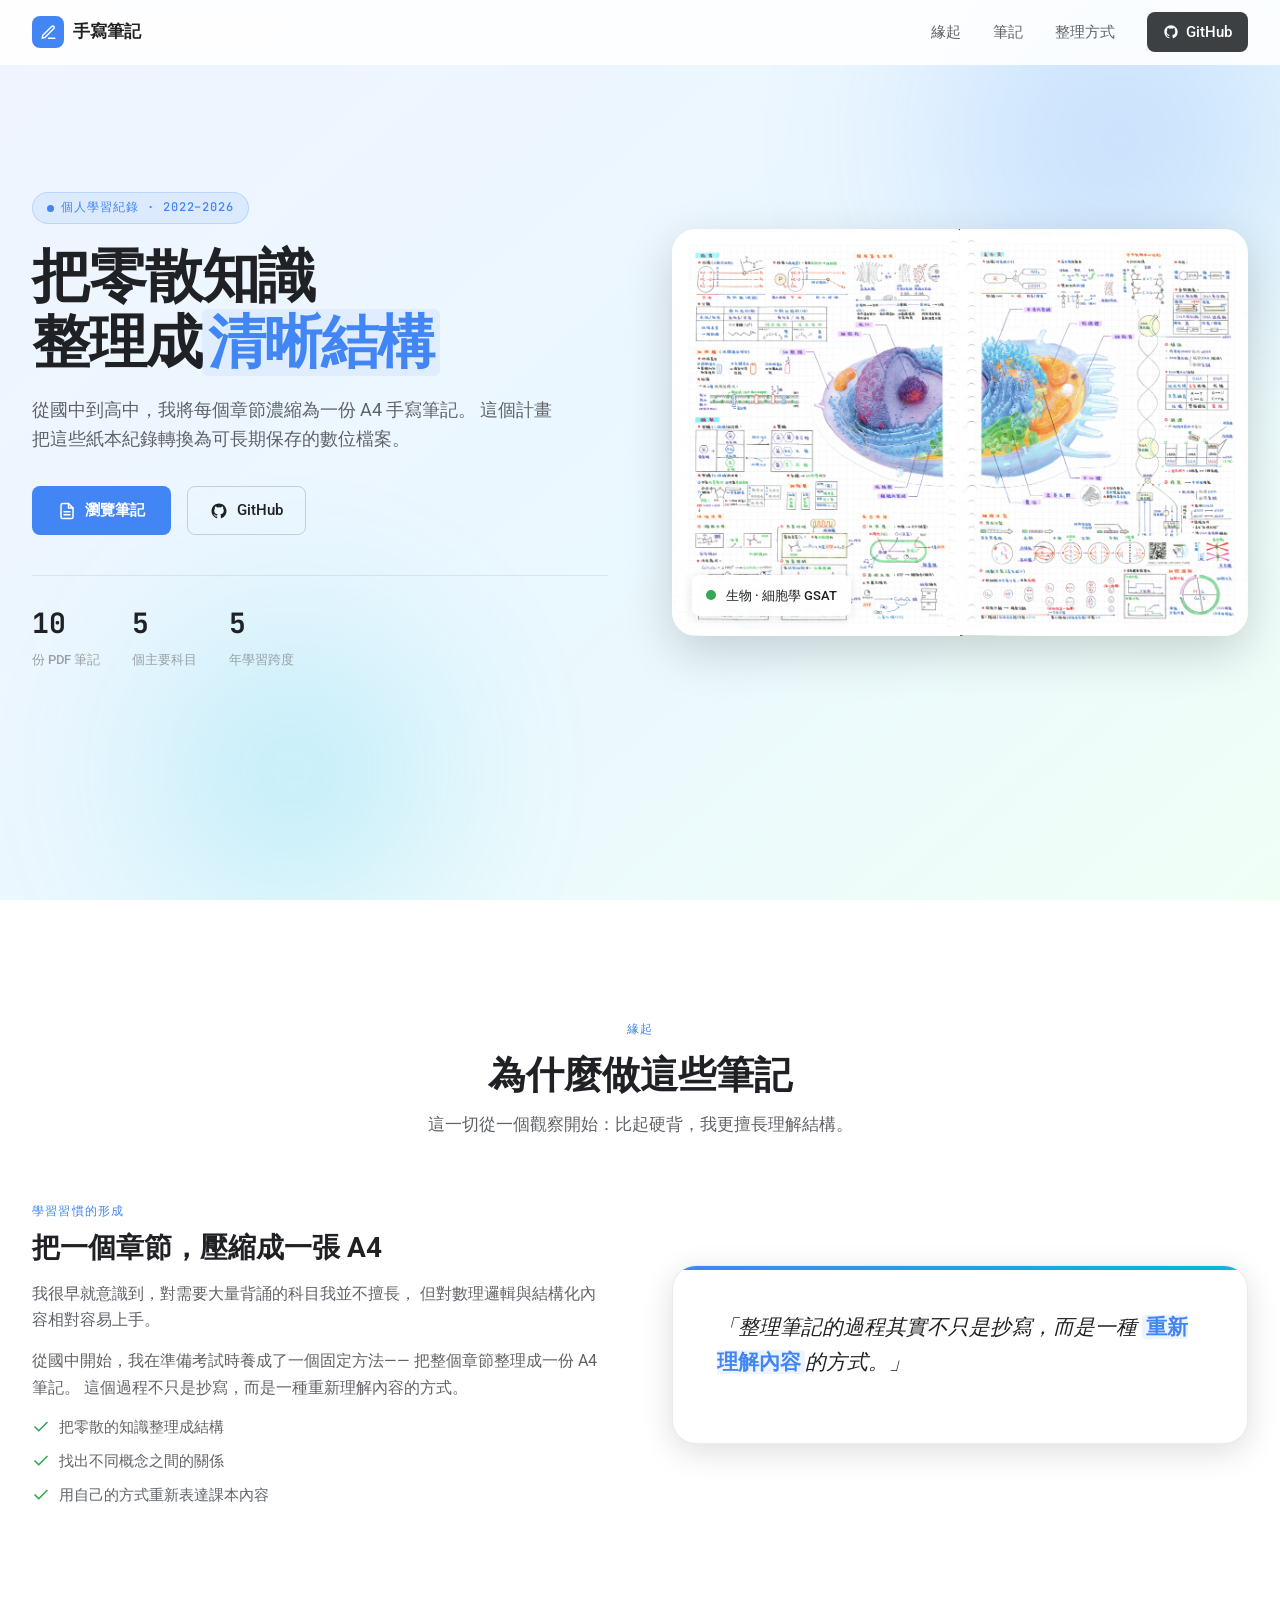
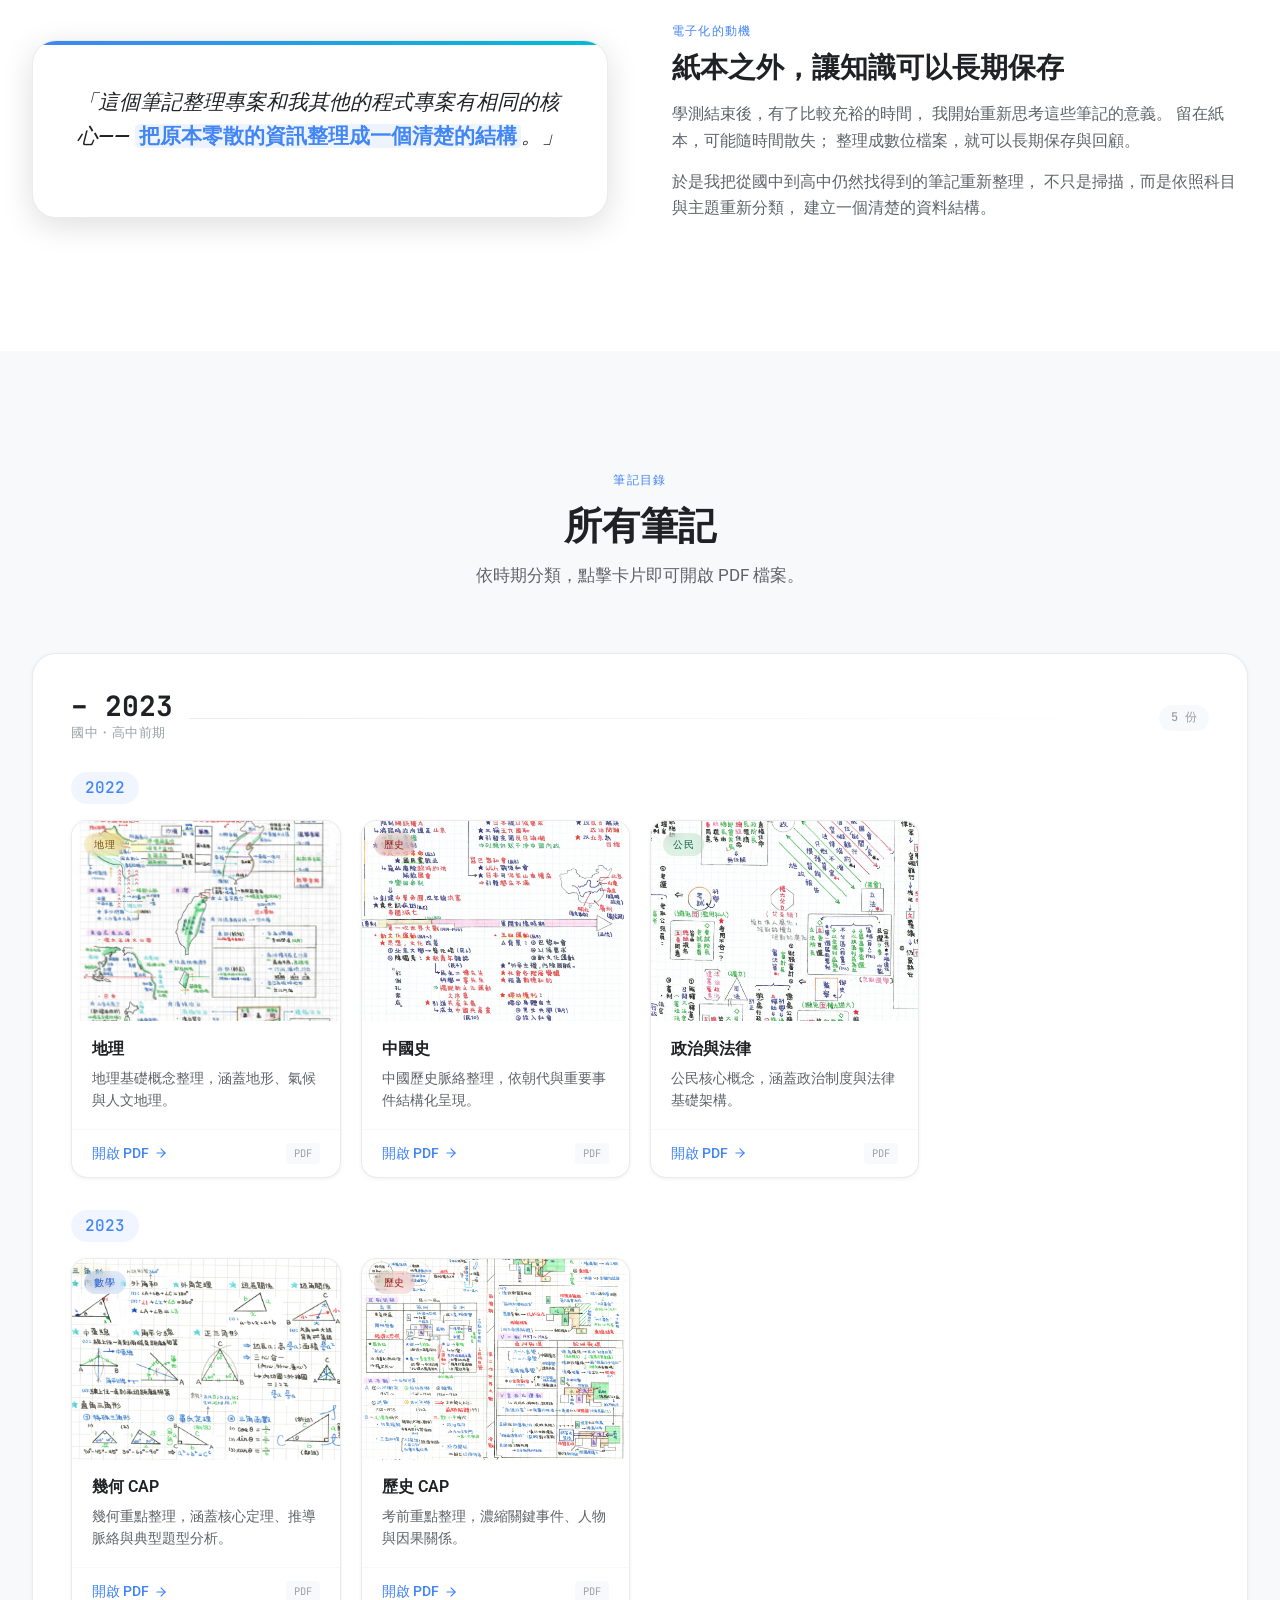
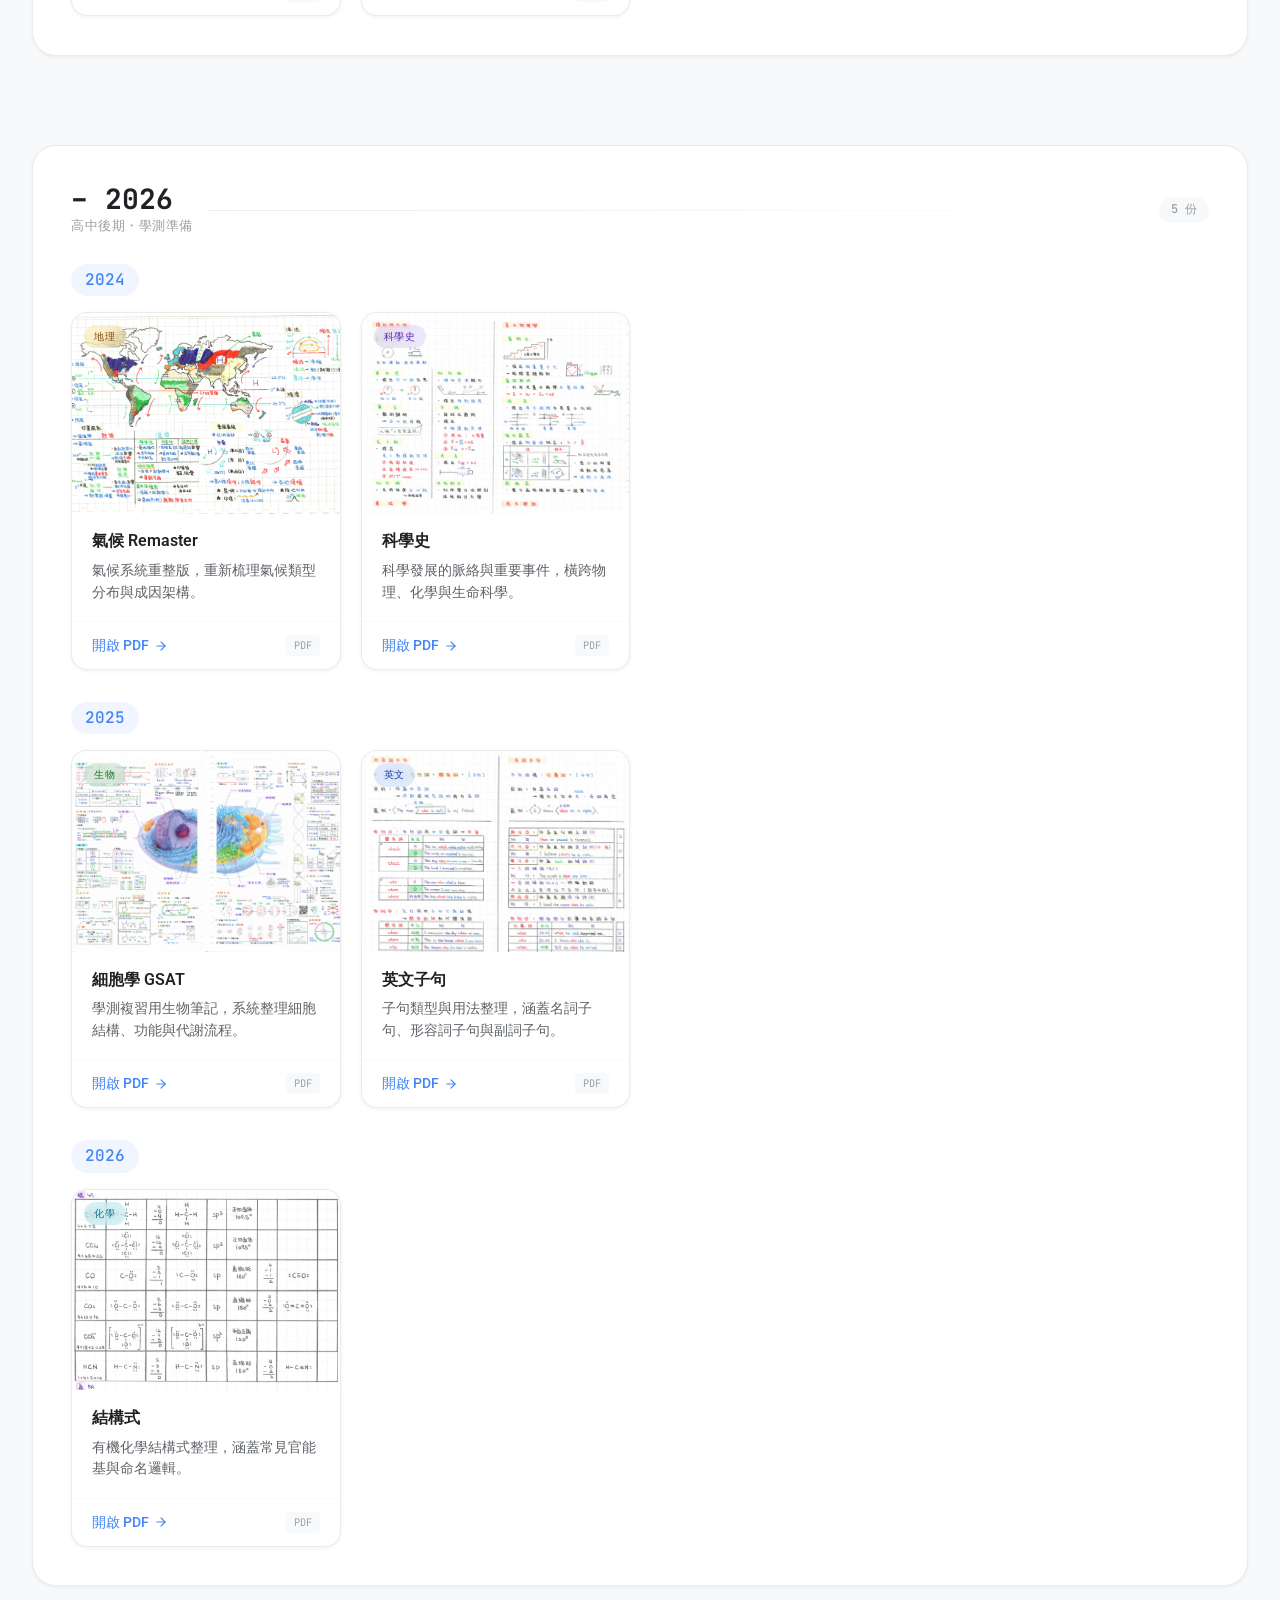
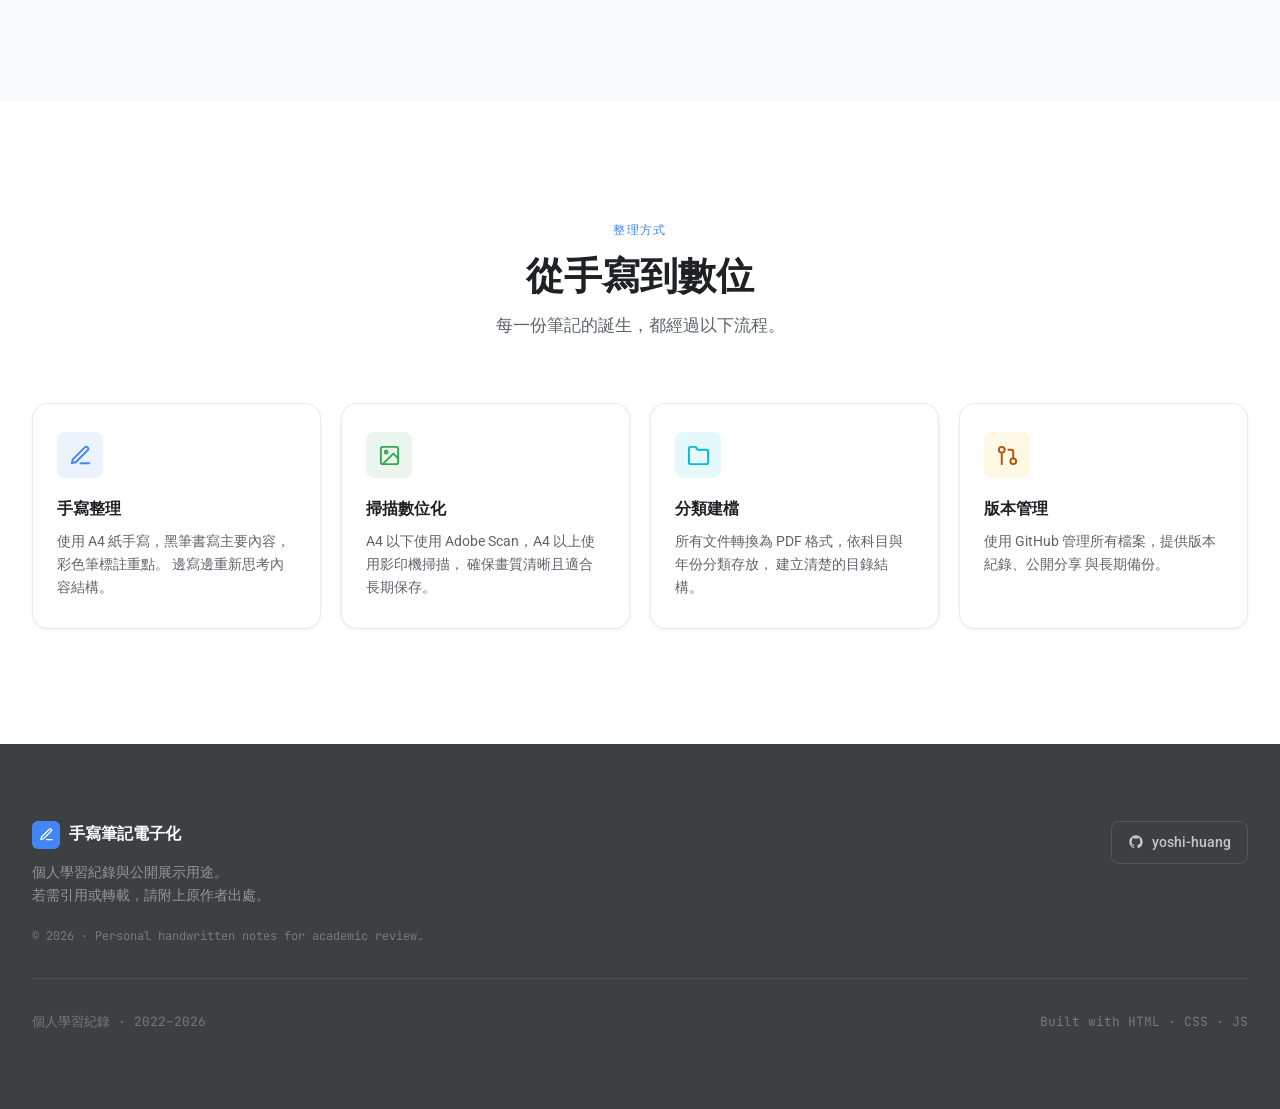
==== Notes/lagacy/index.html @ b618abbd "Feature: Handwritten-Notes-Digitization" ====
<!DOCTYPE html>
<html lang="zh-Hant-TW">
<head>
  <meta charset="UTF-8" />
  <meta name="viewport" content="width=device-width, initial-scale=1.0" />
  <meta name="description"
        content="從國中到高中的手寫筆記電子化計畫。收錄數學、自然科學、社會科學、英文文法等科目的 A4 手寫筆記。" />
  <meta name="theme-color" content="#4285F4" />
  <meta property="og:title"       content="手寫筆記電子化" />
  <meta property="og:description" content="從國中到高中的手寫筆記電子化計畫。" />
  <meta property="og:type"        content="website" />
  <meta property="og:image"       content="assets/pics/2025_Cell_GSAT.jpg" />
  <title>手寫筆記電子化</title>

  <link rel="preconnect" href="https://fonts.googleapis.com" />
  <link rel="preconnect" href="https://fonts.gstatic.com" crossorigin />
  <link rel="stylesheet" href="assets/css/style.css" />
</head>
<body>

<!-- ═══════════════════════════════════════════
     NAV
═══════════════════════════════════════════ -->
<header>
  <nav class="nav" aria-label="主要導覽">
    <div class="container nav__inner">

      <a href="#" class="nav__logo" aria-label="回到頂端">
        <span class="nav__logo-icon" aria-hidden="true">
          <svg xmlns="http://www.w3.org/2000/svg" viewBox="0 0 24 24" fill="none"
               stroke="#fff" stroke-width="2" stroke-linecap="round" stroke-linejoin="round">
            <path d="M12 20h9"/>
            <path d="M16.5 3.5a2.121 2.121 0 013 3L7 19l-4 1 1-4L16.5 3.5z"/>
          </svg>
        </span>
        手寫筆記
      </a>

      <ul class="nav__links" id="nav-links" role="list">
        <li><a href="#about">緣起</a></li>
        <li><a href="#notes">筆記</a></li>
        <li><a href="#method">整理方式</a></li>
        <li>
          <a href="https://github.com/yoshi-huang/Handwritten-Notes-Digitization"
             class="nav__gh" target="_blank" rel="noopener noreferrer"
             aria-label="在 GitHub 上查看此專案">
            <svg xmlns="http://www.w3.org/2000/svg" viewBox="0 0 24 24" fill="currentColor" aria-hidden="true">
              <path d="M12 2C6.477 2 2 6.484 2 12.017c0 4.425 2.865 8.18 6.839 9.504.5.092.682-.217.682-.483 0-.237-.008-.868-.013-1.703-2.782.605-3.369-1.343-3.369-1.343-.454-1.158-1.11-1.466-1.11-1.466-.908-.62.069-.608.069-.608 1.003.07 1.531 1.032 1.531 1.032.892 1.53 2.341 1.088 2.91.832.092-.647.35-1.088.636-1.338-2.22-.253-4.555-1.113-4.555-4.951 0-1.093.39-1.988 1.029-2.688-.103-.253-.446-1.272.098-2.65 0 0 .84-.27 2.75 1.026A9.564 9.564 0 0112 6.844c.85.004 1.705.115 2.504.337 1.909-1.296 2.747-1.027 2.747-1.027.546 1.379.202 2.398.1 2.651.64.7 1.028 1.595 1.028 2.688 0 3.848-2.339 4.695-4.566 4.943.359.309.678.92.678 1.855 0 1.338-.012 2.419-.012 2.747 0 .268.18.58.688.482A10.019 10.019 0 0022 12.017C22 6.484 17.522 2 12 2z"/>
            </svg>
            GitHub
          </a>
        </li>
      </ul>

      <button class="nav__toggle" aria-expanded="false"
              aria-controls="nav-links" aria-label="開啟選單">
        <span></span><span></span><span></span>
      </button>

    </div>
  </nav>
</header>

<main>

<!-- ═══════════════════════════════════════════
     HERO
═══════════════════════════════════════════ -->
<section class="hero" id="hero" aria-labelledby="hero-title">
  <div class="container hero__inner">

    <!-- text -->
    <div>
      <div class="hero__tag reveal">
        <span class="hero__tag-dot" aria-hidden="true"></span>
        個人學習紀錄 · 2022–2026
      </div>

      <h1 class="hero__title reveal" id="hero-title">
        把零散知識<br>整理成<em>清晰結構</em>
      </h1>

      <p class="hero__desc reveal">
        從國中到高中，我將每個章節濃縮為一份 A4 手寫筆記。
        這個計畫把這些紙本紀錄轉換為可長期保存的數位檔案。
      </p>

      <div class="hero__actions reveal">
        <a href="#notes" class="btn-primary">
          <svg xmlns="http://www.w3.org/2000/svg" viewBox="0 0 24 24" fill="none"
               stroke="currentColor" stroke-width="2" stroke-linecap="round" stroke-linejoin="round" aria-hidden="true">
            <path d="M14 2H6a2 2 0 00-2 2v16a2 2 0 002 2h12a2 2 0 002-2V8z"/>
            <polyline points="14 2 14 8 20 8"/>
            <line x1="16" y1="13" x2="8" y2="13"/>
            <line x1="16" y1="17" x2="8" y2="17"/>
          </svg>
          瀏覽筆記
        </a>
        <a href="https://github.com/yoshi-huang/Handwritten-Notes-Digitization"
           class="btn-ghost" target="_blank" rel="noopener noreferrer">
          <svg xmlns="http://www.w3.org/2000/svg" viewBox="0 0 24 24" fill="currentColor" aria-hidden="true">
            <path d="M12 2C6.477 2 2 6.484 2 12.017c0 4.425 2.865 8.18 6.839 9.504.5.092.682-.217.682-.483 0-.237-.008-.868-.013-1.703-2.782.605-3.369-1.343-3.369-1.343-.454-1.158-1.11-1.466-1.11-1.466-.908-.62.069-.608.069-.608 1.003.07 1.531 1.032 1.531 1.032.892 1.53 2.341 1.088 2.91.832.092-.647.35-1.088.636-1.338-2.22-.253-4.555-1.113-4.555-4.951 0-1.093.39-1.988 1.029-2.688-.103-.253-.446-1.272.098-2.65 0 0 .84-.27 2.75 1.026A9.564 9.564 0 0112 6.844c.85.004 1.705.115 2.504.337 1.909-1.296 2.747-1.027 2.747-1.027.546 1.379.202 2.398.1 2.651.64.7 1.028 1.595 1.028 2.688 0 3.848-2.339 4.695-4.566 4.943.359.309.678.92.678 1.855 0 1.338-.012 2.419-.012 2.747 0 .268.18.58.688.482A10.019 10.019 0 0022 12.017C22 6.484 17.522 2 12 2z"/>
          </svg>
          GitHub
        </a>
      </div>

      <div class="hero__stats reveal" aria-label="統計數字">
        <div class="hero__stat">
          <span class="hero__stat-val" data-count="10">0</span>
          <span class="hero__stat-lbl">份 PDF 筆記</span>
        </div>
        <div class="hero__stat">
          <span class="hero__stat-val" data-count="5">0</span>
          <span class="hero__stat-lbl">個主要科目</span>
        </div>
        <div class="hero__stat">
          <span class="hero__stat-val" data-count="5">0</span>
          <span class="hero__stat-lbl">年學習跨度</span>
        </div>
      </div>
    </div>

    <!-- visual -->
    <div class="hero__visual reveal">
      <div class="hero__img-wrap">
        <img src="assets/pics/2025_Cell_GSAT.jpg"
             alt="生物手寫筆記示例：細胞學主題，展示 A4 手寫整理方式"
             loading="eager" />
      </div>
      <div class="hero__badge">
        <span class="hero__badge-dot" aria-hidden="true"></span>
        <span class="hero__badge-txt">生物 · 細胞學 GSAT</span>
      </div>

    </div>

  </div>
</section>

<!-- ═══════════════════════════════════════════
     ABOUT
═══════════════════════════════════════════ -->
<section class="section" id="about" aria-labelledby="about-title">
  <div class="container">

    <div class="section__hd">
      <span class="section__lbl reveal">緣起</span>
      <h2 class="section__title reveal" id="about-title">為什麼做這些筆記</h2>
      <p class="section__desc reveal">這一切從一個觀察開始：比起硬背，我更擅長理解結構。</p>
    </div>

    <!-- pair 1 -->
    <div class="about__pair reveal">
      <div>
        <p class="about__label">學習習慣的形成</p>
        <h3 class="about__title">把一個章節，壓縮成一張 A4</h3>
        <p class="about__body">
          我很早就意識到，對需要大量背誦的科目我並不擅長，
          但對數理邏輯與結構化內容相對容易上手。
        </p>
        <p class="about__body">
          從國中開始，我在準備考試時養成了一個固定方法——
          把整個章節整理成一份 A4 筆記。
          這個過程不只是抄寫，而是一種重新理解內容的方式。
        </p>
        <ul class="about__list">
          <li>
            <svg class="about__chk" xmlns="http://www.w3.org/2000/svg" viewBox="0 0 24 24"
                 fill="none" stroke="currentColor" stroke-width="2.2"
                 stroke-linecap="round" stroke-linejoin="round" aria-hidden="true">
              <polyline points="20 6 9 17 4 12"/>
            </svg>
            把零散的知識整理成結構
          </li>
          <li>
            <svg class="about__chk" xmlns="http://www.w3.org/2000/svg" viewBox="0 0 24 24"
                 fill="none" stroke="currentColor" stroke-width="2.2"
                 stroke-linecap="round" stroke-linejoin="round" aria-hidden="true">
              <polyline points="20 6 9 17 4 12"/>
            </svg>
            找出不同概念之間的關係
          </li>
          <li>
            <svg class="about__chk" xmlns="http://www.w3.org/2000/svg" viewBox="0 0 24 24"
                 fill="none" stroke="currentColor" stroke-width="2.2"
                 stroke-linecap="round" stroke-linejoin="round" aria-hidden="true">
              <polyline points="20 6 9 17 4 12"/>
            </svg>
            用自己的方式重新表達課本內容
          </li>
        </ul>
      </div>
      <div class="about__card">
        <blockquote class="about__quote">
          「整理筆記的過程其實不只是抄寫，而是一種
          <strong>重新理解內容</strong>的方式。」
        </blockquote>
      </div>
    </div>

    <!-- pair 2 -->
    <div class="about__pair about__pair--flip reveal">
      <div>
        <p class="about__label">電子化的動機</p>
        <h3 class="about__title">紙本之外，讓知識可以長期保存</h3>
        <p class="about__body">
          學測結束後，有了比較充裕的時間，
          我開始重新思考這些筆記的意義。
          留在紙本，可能隨時間散失；
          整理成數位檔案，就可以長期保存與回顧。
        </p>
        <p class="about__body">
          於是我把從國中到高中仍然找得到的筆記重新整理，
          不只是掃描，而是依照科目與主題重新分類，
          建立一個清楚的資料結構。
        </p>
      </div>
      <div class="about__card">
        <blockquote class="about__quote">
          「這個筆記整理專案和我其他的程式專案有相同的核心——
          <strong>把原本零散的資訊整理成一個清楚的結構</strong>。」
        </blockquote>
      </div>
    </div>

  </div>
</section>

<!-- ═══════════════════════════════════════════
     NOTES
═══════════════════════════════════════════ -->
<section class="section section--alt" id="notes" aria-labelledby="notes-title">
  <div class="container">

    <div class="section__hd">
      <span class="section__lbl reveal">筆記目錄</span>
      <h2 class="section__title reveal" id="notes-title">所有筆記</h2>
      <p class="section__desc reveal">依時期分類，點擊卡片即可開啟 PDF 檔案。</p>
    </div>

    <!-- ══════════════ PERIOD 1：–2023 ══════════════ -->
    <div class="period-group reveal">
      <div class="period-group__hd">
        <div class="period-group__label">
          <span class="period-group__range">– 2023</span>
          <span class="period-group__note">國中・高中前期</span>
        </div>
        <span class="period-group__bar" aria-hidden="true"></span>
        <span class="period-group__count" aria-label="5 份筆記">5 份</span>
      </div>

      <!-- year sub-header: 2022 -->
      <div class="year-sub reveal">
        <span class="year-sub__num">2022</span>
      </div>

      <div class="notes-grid stagger">

        <!-- 地理 -->
        <article class="note-card reveal"
                 data-href="assets/pdfs/Social_Science/geo/2022_Geography.pdf"
                 aria-label="2022 地理筆記，點擊開啟 PDF">
          <div class="note-card__thumb">
            <img src="assets/pics/2022_Geography.png" alt="2022 地理筆記縮圖" loading="lazy" />
            <span class="note-card__subj chip--geo">地理</span>
          </div>
          <div class="note-card__body">
            <h3 class="note-card__title">地理</h3>
            <p class="note-card__desc">地理基礎概念整理，涵蓋地形、氣候與人文地理。</p>
          </div>
          <div class="note-card__foot">
            <a href="assets/pdfs/Social_Science/geo/2022_Geography.pdf"
               class="note-card__link" target="_blank" rel="noopener noreferrer" aria-label="開啟地理 PDF">
              開啟 PDF
              <svg xmlns="http://www.w3.org/2000/svg" viewBox="0 0 24 24" fill="none"
                   stroke="currentColor" stroke-width="2" stroke-linecap="round" stroke-linejoin="round" aria-hidden="true">
                <line x1="5" y1="12" x2="19" y2="12"/><polyline points="12 5 19 12 12 19"/>
              </svg>
            </a>
            <span class="note-card__fmt">PDF</span>
          </div>
        </article>

        <!-- 中國史 -->
        <article class="note-card reveal"
                 data-href="assets/pdfs/Social_Science/his/2022_Chinese_history.pdf"
                 aria-label="2022 中國史筆記，點擊開啟 PDF">
          <div class="note-card__thumb">
            <img src="assets/pics/2022_Chinese_history.png" alt="2022 中國史筆記縮圖" loading="lazy" />
            <span class="note-card__subj chip--his">歷史</span>
          </div>
          <div class="note-card__body">
            <h3 class="note-card__title">中國史</h3>
            <p class="note-card__desc">中國歷史脈絡整理，依朝代與重要事件結構化呈現。</p>
          </div>
          <div class="note-card__foot">
            <a href="assets/pdfs/Social_Science/his/2022_Chinese_history.pdf"
               class="note-card__link" target="_blank" rel="noopener noreferrer" aria-label="開啟中國史 PDF">
              開啟 PDF
              <svg xmlns="http://www.w3.org/2000/svg" viewBox="0 0 24 24" fill="none"
                   stroke="currentColor" stroke-width="2" stroke-linecap="round" stroke-linejoin="round" aria-hidden="true">
                <line x1="5" y1="12" x2="19" y2="12"/><polyline points="12 5 19 12 12 19"/>
              </svg>
            </a>
            <span class="note-card__fmt">PDF</span>
          </div>
        </article>

        <!-- 公民 -->
        <article class="note-card reveal"
                 data-href="assets/pdfs/Social_Science/civ/2022_Politics_and_Law.pdf"
                 aria-label="2022 公民筆記，點擊開啟 PDF">
          <div class="note-card__thumb">
            <img src="assets/pics/2022_Politics_and_Law.png" alt="2022 政治與法律筆記縮圖" loading="lazy" />
            <span class="note-card__subj chip--civ">公民</span>
          </div>
          <div class="note-card__body">
            <h3 class="note-card__title">政治與法律</h3>
            <p class="note-card__desc">公民核心概念，涵蓋政治制度與法律基礎架構。</p>
          </div>
          <div class="note-card__foot">
            <a href="assets/pdfs/Social_Science/civ/2022_Politics_and_Law.pdf"
               class="note-card__link" target="_blank" rel="noopener noreferrer" aria-label="開啟政治與法律 PDF">
              開啟 PDF
              <svg xmlns="http://www.w3.org/2000/svg" viewBox="0 0 24 24" fill="none"
                   stroke="currentColor" stroke-width="2" stroke-linecap="round" stroke-linejoin="round" aria-hidden="true">
                <line x1="5" y1="12" x2="19" y2="12"/><polyline points="12 5 19 12 12 19"/>
              </svg>
            </a>
            <span class="note-card__fmt">PDF</span>
          </div>
        </article>

      </div>

      <!-- year sub-header: 2023 -->
      <div class="year-sub reveal" style="margin-block-start: 2rem;">
        <span class="year-sub__num">2023</span>
      </div>

      <div class="notes-grid stagger">

        <!-- 幾何 CAP -->
        <article class="note-card reveal"
                 data-href="assets/pdfs/Math/2023_Geometry_CAP.pdf"
                 aria-label="2023 幾何 CAP 筆記，點擊開啟 PDF">
          <div class="note-card__thumb">
            <img src="assets/pics/2023_Geometry_CAP.pdf.png" alt="2023 幾何 CAP 筆記縮圖" loading="lazy" />
            <span class="note-card__subj chip--math">數學</span>
          </div>
          <div class="note-card__body">
            <h3 class="note-card__title">幾何 CAP</h3>
            <p class="note-card__desc">幾何重點整理，涵蓋核心定理、推導脈絡與典型題型分析。</p>
          </div>
          <div class="note-card__foot">
            <a href="assets/pdfs/Math/2023_Geometry_CAP.pdf"
               class="note-card__link" target="_blank" rel="noopener noreferrer" aria-label="開啟幾何 CAP PDF">
              開啟 PDF
              <svg xmlns="http://www.w3.org/2000/svg" viewBox="0 0 24 24" fill="none"
                   stroke="currentColor" stroke-width="2" stroke-linecap="round" stroke-linejoin="round" aria-hidden="true">
                <line x1="5" y1="12" x2="19" y2="12"/><polyline points="12 5 19 12 12 19"/>
              </svg>
            </a>
            <span class="note-card__fmt">PDF</span>
          </div>
        </article>

        <!-- 歷史 CAP -->
        <article class="note-card reveal"
                 data-href="assets/pdfs/Social_Science/his/2023_History_CAP.pdf"
                 aria-label="2023 歷史 CAP 筆記，點擊開啟 PDF">
          <div class="note-card__thumb">
            <img src="assets/pics/2023_History_CAP.png" alt="2023 歷史 CAP 筆記縮圖" loading="lazy" />
            <span class="note-card__subj chip--his">歷史</span>
          </div>
          <div class="note-card__body">
            <h3 class="note-card__title">歷史 CAP</h3>
            <p class="note-card__desc">考前重點整理，濃縮關鍵事件、人物與因果關係。</p>
          </div>
          <div class="note-card__foot">
            <a href="assets/pdfs/Social_Science/his/2023_History_CAP.pdf"
               class="note-card__link" target="_blank" rel="noopener noreferrer" aria-label="開啟歷史 CAP PDF">
              開啟 PDF
              <svg xmlns="http://www.w3.org/2000/svg" viewBox="0 0 24 24" fill="none"
                   stroke="currentColor" stroke-width="2" stroke-linecap="round" stroke-linejoin="round" aria-hidden="true">
                <line x1="5" y1="12" x2="19" y2="12"/><polyline points="12 5 19 12 12 19"/>
              </svg>
            </a>
            <span class="note-card__fmt">PDF</span>
          </div>
        </article>

      </div>
    </div>

    <!-- ══════════════ PERIOD 2：–2026 ══════════════ -->
    <div class="period-group reveal">
      <div class="period-group__hd">
        <div class="period-group__label">
          <span class="period-group__range">– 2026</span>
          <span class="period-group__note">高中後期・學測準備</span>
        </div>
        <span class="period-group__bar" aria-hidden="true"></span>
        <span class="period-group__count" aria-label="5 份筆記">5 份</span>
      </div>

      <!-- year sub-header: 2024 -->
      <div class="year-sub reveal">
        <span class="year-sub__num">2024</span>
      </div>

      <div class="notes-grid stagger">

        <!-- 氣候 Remaster -->
        <article class="note-card reveal"
                 data-href="assets/pdfs/Social_Science/geo/2024_Climate_Remaster.pdf"
                 aria-label="2024 氣候 Remaster 筆記，點擊開啟 PDF">
          <div class="note-card__thumb">
            <img src="assets/pics/2024_Climate_Remaster.png" alt="2024 氣候 Remaster 筆記縮圖" loading="lazy" />
            <span class="note-card__subj chip--geo">地理</span>
          </div>
          <div class="note-card__body">
            <h3 class="note-card__title">氣候 Remaster</h3>
            <p class="note-card__desc">氣候系統重整版，重新梳理氣候類型分布與成因架構。</p>
          </div>
          <div class="note-card__foot">
            <a href="assets/pdfs/Social_Science/geo/2024_Climate_Remaster.pdf"
               class="note-card__link" target="_blank" rel="noopener noreferrer" aria-label="開啟氣候 Remaster PDF">
              開啟 PDF
              <svg xmlns="http://www.w3.org/2000/svg" viewBox="0 0 24 24" fill="none"
                   stroke="currentColor" stroke-width="2" stroke-linecap="round" stroke-linejoin="round" aria-hidden="true">
                <line x1="5" y1="12" x2="19" y2="12"/><polyline points="12 5 19 12 12 19"/>
              </svg>
            </a>
            <span class="note-card__fmt">PDF</span>
          </div>
        </article>

        <!-- 科學史 -->
        <article class="note-card reveal"
                 data-href="assets/pdfs/Natural_Science/others/2024_History_of_Science.pdf"
                 aria-label="2024 科學史筆記，點擊開啟 PDF">
          <div class="note-card__thumb">
            <img src="assets/pics/2024_History_of_Science.png" alt="2024 科學史筆記縮圖" loading="lazy" />
            <span class="note-card__subj chip--sci">科學史</span>
          </div>
          <div class="note-card__body">
            <h3 class="note-card__title">科學史</h3>
            <p class="note-card__desc">科學發展的脈絡與重要事件，橫跨物理、化學與生命科學。</p>
          </div>
          <div class="note-card__foot">
            <a href="assets/pdfs/Natural_Science/others/2024_History_of_Science.pdf"
               class="note-card__link" target="_blank" rel="noopener noreferrer" aria-label="開啟科學史 PDF">
              開啟 PDF
              <svg xmlns="http://www.w3.org/2000/svg" viewBox="0 0 24 24" fill="none"
                   stroke="currentColor" stroke-width="2" stroke-linecap="round" stroke-linejoin="round" aria-hidden="true">
                <line x1="5" y1="12" x2="19" y2="12"/><polyline points="12 5 19 12 12 19"/>
              </svg>
            </a>
            <span class="note-card__fmt">PDF</span>
          </div>
        </article>

      </div>

      <!-- year sub-header: 2025 -->
      <div class="year-sub reveal" style="margin-block-start: 2rem;">
        <span class="year-sub__num">2025</span>
      </div>

      <div class="notes-grid stagger">

        <!-- 細胞學 GSAT -->
        <article class="note-card reveal"
                 data-href="assets/pdfs/Natural_Science/bio/2025_Cell_GSAT.pdf"
                 aria-label="2025 細胞學 GSAT 筆記，點擊開啟 PDF">
          <div class="note-card__thumb">
            <img src="assets/pics/2025_Cell_GSAT.jpg" alt="2025 細胞學 GSAT 筆記縮圖" loading="lazy" />
            <span class="note-card__subj chip--bio">生物</span>
          </div>
          <div class="note-card__body">
            <h3 class="note-card__title">細胞學 GSAT</h3>
            <p class="note-card__desc">學測複習用生物筆記，系統整理細胞結構、功能與代謝流程。</p>
          </div>
          <div class="note-card__foot">
            <a href="assets/pdfs/Natural_Science/bio/2025_Cell_GSAT.pdf"
               class="note-card__link" target="_blank" rel="noopener noreferrer" aria-label="開啟細胞學 GSAT PDF">
              開啟 PDF
              <svg xmlns="http://www.w3.org/2000/svg" viewBox="0 0 24 24" fill="none"
                   stroke="currentColor" stroke-width="2" stroke-linecap="round" stroke-linejoin="round" aria-hidden="true">
                <line x1="5" y1="12" x2="19" y2="12"/><polyline points="12 5 19 12 12 19"/>
              </svg>
            </a>
            <span class="note-card__fmt">PDF</span>
          </div>
        </article>

        <!-- 英文子句 -->
        <article class="note-card reveal"
                 data-href="assets/pdfs/English_Grammar/2025_Eng_clause.pdf"
                 aria-label="2025 英文子句筆記，點擊開啟 PDF">
          <div class="note-card__thumb">
            <img src="assets/pics/2025_Eng_clause.png" alt="2025 英文子句筆記縮圖" loading="lazy" />
            <span class="note-card__subj chip--eng">英文</span>
          </div>
          <div class="note-card__body">
            <h3 class="note-card__title">英文子句</h3>
            <p class="note-card__desc">子句類型與用法整理，涵蓋名詞子句、形容詞子句與副詞子句。</p>
          </div>
          <div class="note-card__foot">
            <a href="assets/pdfs/English_Grammar/2025_Eng_clause.pdf"
               class="note-card__link" target="_blank" rel="noopener noreferrer" aria-label="開啟英文子句 PDF">
              開啟 PDF
              <svg xmlns="http://www.w3.org/2000/svg" viewBox="0 0 24 24" fill="none"
                   stroke="currentColor" stroke-width="2" stroke-linecap="round" stroke-linejoin="round" aria-hidden="true">
                <line x1="5" y1="12" x2="19" y2="12"/><polyline points="12 5 19 12 12 19"/>
              </svg>
            </a>
            <span class="note-card__fmt">PDF</span>
          </div>
        </article>

      </div>

      <!-- year sub-header: 2026 -->
      <div class="year-sub reveal" style="margin-block-start: 2rem;">
        <span class="year-sub__num">2026</span>
      </div>

      <div class="notes-grid stagger">

        <!-- 結構式 -->
        <article class="note-card reveal"
                 data-href="assets/pdfs/Natural_Science/chm/2026_Structural_formula.pdf"
                 aria-label="2026 結構式筆記，點擊開啟 PDF">
          <div class="note-card__thumb">
            <img src="assets/pics/2026_Structural_formula.png" alt="2026 結構式筆記縮圖" loading="lazy" />
            <span class="note-card__subj chip--chm">化學</span>
          </div>
          <div class="note-card__body">
            <h3 class="note-card__title">結構式</h3>
            <p class="note-card__desc">有機化學結構式整理，涵蓋常見官能基與命名邏輯。</p>
          </div>
          <div class="note-card__foot">
            <a href="assets/pdfs/Natural_Science/chm/2026_Structural_formula.pdf"
               class="note-card__link" target="_blank" rel="noopener noreferrer" aria-label="開啟結構式 PDF">
              開啟 PDF
              <svg xmlns="http://www.w3.org/2000/svg" viewBox="0 0 24 24" fill="none"
                   stroke="currentColor" stroke-width="2" stroke-linecap="round" stroke-linejoin="round" aria-hidden="true">
                <line x1="5" y1="12" x2="19" y2="12"/><polyline points="12 5 19 12 12 19"/>
              </svg>
            </a>
            <span class="note-card__fmt">PDF</span>
          </div>
        </article>

      </div>
    </div>

  </div>
</section>

<!-- ═══════════════════════════════════════════
     METHOD
═══════════════════════════════════════════ -->
<section class="section" id="method" aria-labelledby="method-title">
  <div class="container">

    <div class="section__hd">
      <span class="section__lbl reveal">整理方式</span>
      <h2 class="section__title reveal" id="method-title">從手寫到數位</h2>
      <p class="section__desc reveal">每一份筆記的誕生，都經過以下流程。</p>
    </div>

    <div class="method__grid stagger">

      <div class="method-card reveal">
        <div class="method-card__icon" style="background:rgba(66,133,244,.1);">
          <svg xmlns="http://www.w3.org/2000/svg" viewBox="0 0 24 24" fill="none"
               stroke="#4285F4" stroke-width="2" stroke-linecap="round" stroke-linejoin="round" aria-hidden="true">
            <path d="M12 20h9"/>
            <path d="M16.5 3.5a2.121 2.121 0 013 3L7 19l-4 1 1-4L16.5 3.5z"/>
          </svg>
        </div>
        <h3 class="method-card__title">手寫整理</h3>
        <p class="method-card__text">
          使用 A4 紙手寫，黑筆書寫主要內容，彩色筆標註重點。
          邊寫邊重新思考內容結構。
        </p>
      </div>

      <div class="method-card reveal">
        <div class="method-card__icon" style="background:rgba(52,168,83,.1);">
          <svg xmlns="http://www.w3.org/2000/svg" viewBox="0 0 24 24" fill="none"
               stroke="#34A853" stroke-width="2" stroke-linecap="round" stroke-linejoin="round" aria-hidden="true">
            <rect x="3" y="3" width="18" height="18" rx="2"/>
            <circle cx="8.5" cy="8.5" r="1.5"/>
            <polyline points="21 15 16 10 5 21"/>
          </svg>
        </div>
        <h3 class="method-card__title">掃描數位化</h3>
        <p class="method-card__text">
          A4 以下使用 Adobe Scan，A4 以上使用影印機掃描，
          確保畫質清晰且適合長期保存。
        </p>
      </div>

      <div class="method-card reveal">
        <div class="method-card__icon" style="background:rgba(0,188,212,.1);">
          <svg xmlns="http://www.w3.org/2000/svg" viewBox="0 0 24 24" fill="none"
               stroke="#00BCD4" stroke-width="2" stroke-linecap="round" stroke-linejoin="round" aria-hidden="true">
            <path d="M22 19a2 2 0 01-2 2H4a2 2 0 01-2-2V5a2 2 0 012-2h5l2 3h9a2 2 0 012 2z"/>
          </svg>
        </div>
        <h3 class="method-card__title">分類建檔</h3>
        <p class="method-card__text">
          所有文件轉換為 PDF 格式，依科目與年份分類存放，
          建立清楚的目錄結構。
        </p>
      </div>

      <div class="method-card reveal">
        <div class="method-card__icon" style="background:rgba(251,188,5,.1);">
          <svg xmlns="http://www.w3.org/2000/svg" viewBox="0 0 24 24" fill="none"
               stroke="#B45309" stroke-width="2" stroke-linecap="round" stroke-linejoin="round" aria-hidden="true">
            <circle cx="18" cy="18" r="3"/>
            <circle cx="6" cy="6" r="3"/>
            <path d="M13 6h3a2 2 0 012 2v7"/>
            <line x1="6" y1="9" x2="6" y2="21"/>
          </svg>
        </div>
        <h3 class="method-card__title">版本管理</h3>
        <p class="method-card__text">
          使用 GitHub 管理所有檔案，提供版本紀錄、公開分享
          與長期備份。
        </p>
      </div>

    </div>
  </div>
</section>

</main>

<!-- ═══════════════════════════════════════════
     FOOTER
═══════════════════════════════════════════ -->
<footer class="footer" aria-label="頁尾">
  <div class="container">
    <div class="footer__inner">
      <div>
        <div class="footer__brand">
          <span class="footer__brand-icon" aria-hidden="true">
            <svg xmlns="http://www.w3.org/2000/svg" viewBox="0 0 24 24" fill="none"
                 stroke="#fff" stroke-width="2" stroke-linecap="round" stroke-linejoin="round">
              <path d="M12 20h9"/>
              <path d="M16.5 3.5a2.121 2.121 0 013 3L7 19l-4 1 1-4L16.5 3.5z"/>
            </svg>
          </span>
          手寫筆記電子化
        </div>
        <p class="footer__note">
          個人學習紀錄與公開展示用途。<br />
          若需引用或轉載，請附上原作者出處。
        </p>
        <p class="footer__copy">© 2026 · Personal handwritten notes for academic review.</p>
      </div>

      <div class="footer__links">
        <a href="https://github.com/yoshi-huang"
           class="footer__link" target="_blank" rel="noopener noreferrer"
           aria-label="在 GitHub 上查看此專案">
          <svg xmlns="http://www.w3.org/2000/svg" viewBox="0 0 24 24" fill="currentColor" aria-hidden="true">
            <path d="M12 2C6.477 2 2 6.484 2 12.017c0 4.425 2.865 8.18 6.839 9.504.5.092.682-.217.682-.483 0-.237-.008-.868-.013-1.703-2.782.605-3.369-1.343-3.369-1.343-.454-1.158-1.11-1.466-1.11-1.466-.908-.62.069-.608.069-.608 1.003.07 1.531 1.032 1.531 1.032.892 1.53 2.341 1.088 2.91.832.092-.647.35-1.088.636-1.338-2.22-.253-4.555-1.113-4.555-4.951 0-1.093.39-1.988 1.029-2.688-.103-.253-.446-1.272.098-2.65 0 0 .84-.27 2.75 1.026A9.564 9.564 0 0112 6.844c.85.004 1.705.115 2.504.337 1.909-1.296 2.747-1.027 2.747-1.027.546 1.379.202 2.398.1 2.651.64.7 1.028 1.595 1.028 2.688 0 3.848-2.339 4.695-4.566 4.943.359.309.678.92.678 1.855 0 1.338-.012 2.419-.012 2.747 0 .268.18.58.688.482A10.019 10.019 0 0022 12.017C22 6.484 17.522 2 12 2z"/>
          </svg>
          yoshi-huang
        </a>
      </div>
    </div>

    <hr class="footer__div" />

    <div class="footer__bottom">
      <span>個人學習紀錄 · 2022–2026</span>
      <span>Built with HTML · CSS · JS</span>
    </div>
  </div>
</footer>

<script src="assets/js/main.js"></script>
</body>
</html>
---- Notes/lagacy/assets/css/style.css ----
/* ============================================================
   Handwritten Notes Digitization — Main Stylesheet
   Style: Material Design AI-First (2026+)
   Font: Roboto (body), JetBrains Mono (meta/code)
   ============================================================ */

@import url('https://fonts.googleapis.com/css2?family=Roboto:wght@300;400;500;700&family=JetBrains+Mono:wght@400;500&display=swap');

/* ── Custom Properties ── */
:root {
  --clr-primary:   #4285F4;
  --clr-error:     #EA4335;
  --clr-warning:   #FBBC05;
  --clr-success:   #34A853;
  --clr-cyan:      #00BCD4;
  --clr-surface:   #FFFFFF;
  --clr-bg:        #F8F9FA;
  --clr-dark:      #3C4043;

  --clr-text-1:    #1F2124;
  --clr-text-2:    #5F6368;
  --clr-text-3:    #9AA0A6;
  --clr-border:    rgba(0,0,0,.08);

  --shadow-sm:  0 1px 4px rgba(0,0,0,.06);
  --shadow-md:  0 2px 12px rgba(0,0,0,.09);
  --shadow-lg:  0 8px 32px rgba(0,0,0,.13);
  --shadow-xl:  0 16px 48px rgba(0,0,0,.17);

  --r-sm: 8px;
  --r-md: 16px;
  --r-lg: 24px;

  --ease-out: cubic-bezier(0.22, 1, 0.36, 1);
  --t-fast: 180ms;
  --t-mid:  280ms;
  --t-slow: 420ms;

  --section-gap: clamp(4.5rem, 9vw, 8rem);
  --container:   1280px;
}

/* ── Reset ── */
*, *::before, *::after { box-sizing: border-box; margin: 0; padding: 0; }
html { scroll-behavior: smooth; }
body {
  font-family: 'Roboto', system-ui, sans-serif;
  font-size: 1rem; line-height: 1.65;
  color: var(--clr-text-1);
  background: var(--clr-surface);
  overflow-x: hidden;
}
img { display: block; max-width: 100%; }
a   { color: inherit; text-decoration: none; }
ul  { list-style: none; }
button { font-family: inherit; }

/* ── Utilities ── */
.container {
  width: 100%; max-width: var(--container);
  margin-inline: auto;
  padding-inline: clamp(1rem, 4vw, 2rem);
}

.reveal {
  opacity: 0;
  transform: translateY(18px);
  transition: opacity var(--t-slow) var(--ease-out),
              transform var(--t-slow) var(--ease-out);
}
.reveal.in {
  opacity: 1;
  transform: none;
}

/* stagger siblings */
.stagger .reveal:nth-child(1) { transition-delay:   0ms; }
.stagger .reveal:nth-child(2) { transition-delay:  80ms; }
.stagger .reveal:nth-child(3) { transition-delay: 160ms; }
.stagger .reveal:nth-child(4) { transition-delay: 240ms; }
.stagger .reveal:nth-child(5) { transition-delay: 320ms; }
.stagger .reveal:nth-child(6) { transition-delay: 400ms; }

::selection { background: rgba(66,133,244,.2); }

/* ── Scrollbar ── */
::-webkit-scrollbar              { width: 6px; }
::-webkit-scrollbar-track        { background: var(--clr-bg); }
::-webkit-scrollbar-thumb        { background: #ccc; border-radius: 3px; }
::-webkit-scrollbar-thumb:hover  { background: var(--clr-text-3); }

/* ════════════════════════════════════
   NAV
════════════════════════════════════ */
.nav {
  position: fixed; inset-block-start: 0; inset-inline: 0; z-index: 100;
  background: rgba(255,255,255,.88);
  backdrop-filter: blur(14px);
  -webkit-backdrop-filter: blur(14px);
  border-bottom: 1px solid transparent;
  transition: border-color var(--t-fast), box-shadow var(--t-fast);
}
.nav.scrolled {
  border-bottom-color: var(--clr-border);
  box-shadow: var(--shadow-md);
}

.nav__inner {
  display: flex; align-items: center;
  justify-content: space-between;
  height: 64px;
}

.nav__logo {
  display: flex; align-items: center; gap: 9px;
  font-weight: 700; font-size: 1.05rem;
  color: var(--clr-text-1);
}
.nav__logo-icon {
  width: 32px; height: 32px;
  background: var(--clr-primary); border-radius: var(--r-sm);
  display: grid; place-items: center; flex-shrink: 0;
}
.nav__logo-icon svg { width: 17px; height: 17px; }

.nav__links {
  display: flex; align-items: center; gap: 2rem;
}
.nav__links a {
  font-size: .9375rem; font-weight: 500;
  color: var(--clr-text-2);
  transition: color var(--t-fast);
  position: relative;
}
.nav__links a::after {
  content: '';
  position: absolute; inset-block-end: -4px; inset-inline: 0;
  height: 2px; background: var(--clr-primary);
  transform: scaleX(0); transform-origin: left;
  transition: transform var(--t-mid) var(--ease-out);
}
.nav__links a:hover,
.nav__links a[aria-current] { color: var(--clr-primary); }
.nav__links a:hover::after,
.nav__links a[aria-current]::after { transform: scaleX(1); }

.nav__gh {
  display: inline-flex; align-items: center; gap: 7px;
  padding: 8px 16px;
  background: var(--clr-dark); color: #fff !important;
  border-radius: var(--r-sm);
  font-size: .875rem; font-weight: 500;
  transition: background var(--t-fast), transform var(--t-fast), box-shadow var(--t-fast);
}
.nav__gh:hover {
  background: var(--clr-primary);
  color: #fff !important;
  transform: translateY(-1px);
  box-shadow: var(--shadow-md);
}
.nav__gh::after { display: none !important; }
.nav__gh svg { width: 16px; height: 16px; }

.nav__toggle {
  display: none; flex-direction: column; gap: 5px;
  background: none; border: none; cursor: pointer; padding: 6px;
}
.nav__toggle span {
  display: block; width: 22px; height: 2px;
  background: var(--clr-text-1); border-radius: 2px;
  transition: transform var(--t-fast), opacity var(--t-fast);
}
.nav__toggle[aria-expanded="true"] span:nth-child(1) { transform: translateY(7px) rotate(45deg); }
.nav__toggle[aria-expanded="true"] span:nth-child(2) { opacity: 0; }
.nav__toggle[aria-expanded="true"] span:nth-child(3) { transform: translateY(-7px) rotate(-45deg); }

/* ════════════════════════════════════
   HERO
════════════════════════════════════ */
.hero {
  min-height: 100dvh;
  display: flex; align-items: center;
  padding-block-start: 80px;
  padding-block-end: var(--section-gap);
  background: linear-gradient(140deg, #f0f4ff 0%, #eaf8ff 55%, #f0fff6 100%);
  position: relative; overflow: hidden;
}

/* decorative blobs */
.hero::before, .hero::after {
  content: ''; position: absolute;
  border-radius: 50%; filter: blur(90px);
  opacity: .3; pointer-events: none;
}
.hero::before {
  width: 520px; height: 520px;
  background: radial-gradient(circle, var(--clr-primary) 0%, transparent 70%);
  top: -120px; right: -100px;
}
.hero::after {
  width: 380px; height: 380px;
  background: radial-gradient(circle, var(--clr-cyan) 0%, transparent 70%);
  bottom: -60px; left: 8%;
}

.hero__inner {
  display: grid;
  grid-template-columns: 1fr 1fr;
  gap: clamp(2.5rem, 5vw, 5rem);
  align-items: center;
  position: relative; z-index: 1;
}

/* ── text side ── */
.hero__tag {
  display: inline-flex; align-items: center; gap: 7px;
  font-family: 'JetBrains Mono', monospace;
  font-size: .75rem; font-weight: 500; letter-spacing: .08em;
  color: var(--clr-primary);
  background: rgba(66,133,244,.1);
  border: 1px solid rgba(66,133,244,.22);
  border-radius: 999px; padding: 5px 14px;
  margin-block-end: 1.25rem;
}
.hero__tag-dot {
  width: 7px; height: 7px; border-radius: 50%;
  background: var(--clr-primary);
  animation: pulse-dot 2.2s ease-in-out infinite;
}
@keyframes pulse-dot {
  0%,100% { transform: scale(1); opacity: 1; }
  50%      { transform: scale(1.5); opacity: .55; }
}

.hero__title {
  font-size: clamp(2.4rem, 4.5vw, 3.75rem);
  font-weight: 700; line-height: 1.15;
  letter-spacing: -.025em;
  color: var(--clr-text-1);
  margin-block-end: 1.25rem;
}
.hero__title em {
  font-style: normal; color: var(--clr-primary);
  background: rgba(66,133,244,.08);
  border-radius: 6px; padding-inline: 6px;
}

.hero__desc {
  font-size: 1.1rem; color: var(--clr-text-2);
  max-width: 52ch; margin-block-end: 2rem;
}

.hero__actions {
  display: flex; flex-wrap: wrap; gap: 1rem;
  margin-block-end: 2.5rem;
}

.btn-primary {
  display: inline-flex; align-items: center; gap: 9px;
  padding: 12px 26px;
  background: var(--clr-primary); color: #fff;
  border-radius: var(--r-sm);
  font-weight: 600; font-size: .9375rem; border: none; cursor: pointer;
  transition: background var(--t-fast), box-shadow var(--t-fast), transform var(--t-fast);
}
.btn-primary:hover { background: #2a75f3; box-shadow: var(--shadow-lg); transform: translateY(-2px); }
.btn-primary:active { transform: translateY(-1px); }
.btn-primary svg { width: 18px; height: 18px; }

.btn-ghost {
  display: inline-flex; align-items: center; gap: 9px;
  padding: 11px 22px;
  background: transparent; color: var(--clr-text-1);
  border: 1.5px solid rgba(0,0,0,.16);
  border-radius: var(--r-sm);
  font-weight: 500; font-size: .9375rem; cursor: pointer;
  transition: border-color var(--t-fast), background var(--t-fast), transform var(--t-fast);
}
.btn-ghost:hover {
  border-color: var(--clr-primary);
  background: rgba(66,133,244,.06);
  transform: translateY(-1px);
}
.btn-ghost svg { width: 18px; height: 18px; }

/* stats */
.hero__stats {
  display: flex; gap: 2rem;
  padding-block-start: 1.5rem;
  border-top: 1px solid rgba(0,0,0,.08);
}
.hero__stat-val {
  display: block;
  font-family: 'JetBrains Mono', monospace;
  font-size: 1.75rem; font-weight: 700;
  color: var(--clr-text-1);
}
.hero__stat-lbl {
  font-size: .8125rem; color: var(--clr-text-3); font-weight: 500;
}

/* ── visual side ── */
.hero__visual { position: relative; }

.hero__img-wrap {
  border-radius: var(--r-lg);
  overflow: hidden;
  box-shadow: var(--shadow-xl);
}
.hero__img-wrap img {
  width: 100%; display: block;
  transition: transform 600ms var(--ease-out);
}
.hero__img-wrap:hover img { transform: scale(1.04); }

.hero__badge {
  position: absolute; inset-block-end: 20px; inset-inline-start: 20px;
  background: rgba(255,255,255,.92);
  backdrop-filter: blur(8px);
  border-radius: var(--r-sm);
  padding: 10px 14px;
  display: flex; align-items: center; gap: 10px;
  box-shadow: var(--shadow-md);
}
.hero__badge-dot {
  width: 10px; height: 10px; border-radius: 50%;
  background: var(--clr-success); flex-shrink: 0;
}
.hero__badge-txt { font-size: .8125rem; font-weight: 500; }

@keyframes float {
  0%,100% { transform: translateY(0); }
  50%      { transform: translateY(-9px); }
}

/* ════════════════════════════════════
   SECTION SHARED
════════════════════════════════════ */
.section { padding-block: var(--section-gap); }
.section--alt { background: var(--clr-bg); }

.section__hd { text-align: center; margin-block-end: clamp(2.5rem, 5vw, 4.5rem); }
.section__lbl {
  display: inline-block;
  font-family: 'JetBrains Mono', monospace;
  font-size: .75rem; font-weight: 500;
  letter-spacing: .12em; text-transform: uppercase;
  color: var(--clr-primary); margin-block-end: .75rem;
}
.section__title {
  font-size: clamp(1.75rem, 3vw, 2.5rem);
  font-weight: 700; line-height: 1.2;
  color: var(--clr-text-1); margin-block-end: .75rem;
}
.section__desc {
  font-size: 1.0625rem; color: var(--clr-text-2);
  max-width: 58ch; margin-inline: auto;
}

/* ════════════════════════════════════
   ABOUT
════════════════════════════════════ */
.about__pair {
  display: grid;
  grid-template-columns: 1fr 1fr;
  gap: clamp(2rem, 5vw, 5rem);
  align-items: center;
}
.about__pair + .about__pair { margin-block-start: var(--section-gap); }
.about__pair--flip { direction: rtl; }
.about__pair--flip > * { direction: ltr; }

.about__label {
  font-family: 'JetBrains Mono', monospace;
  font-size: .75rem; letter-spacing: .1em; text-transform: uppercase;
  color: var(--clr-primary); font-weight: 500;
  margin-block-end: .5rem;
}
.about__title {
  font-size: clamp(1.45rem, 2.2vw, 1.9rem);
  font-weight: 700; line-height: 1.25;
  margin-block-end: 1rem; color: var(--clr-text-1);
}
.about__body { color: var(--clr-text-2); margin-block-end: .9rem; }

.about__list { display: flex; flex-direction: column; gap: .55rem; }
.about__list li {
  display: flex; align-items: flex-start; gap: 9px;
  color: var(--clr-text-2); font-size: .9375rem;
}
.about__chk {
  width: 18px; height: 18px; margin-top: 3px;
  color: var(--clr-success); flex-shrink: 0;
}

.about__card {
  background: var(--clr-surface);
  border-radius: var(--r-lg);
  box-shadow: var(--shadow-lg);
  padding: clamp(1.75rem, 4vw, 2.75rem);
  border: 1px solid var(--clr-border);
  position: relative; overflow: hidden;
}
.about__card::before {
  content: '';
  position: absolute; inset-block-start: 0; inset-inline: 0;
  height: 4px;
  background: linear-gradient(90deg, var(--clr-primary), var(--clr-cyan));
}
.about__quote {
  font-size: clamp(1.05rem, 1.8vw, 1.3rem);
  font-weight: 500; line-height: 1.65;
  color: var(--clr-text-1); font-style: italic;
  margin-block-end: 1.25rem;
}
.about__quote strong {
  font-style: normal; color: var(--clr-primary);
  background: rgba(66,133,244,.09);
  border-radius: 4px; padding-inline: 4px;
}

/* ════════════════════════════════════
   NOTES — period groups (–2023 / –2026)
════════════════════════════════════ */
.period-group {
  margin-block-end: clamp(3.5rem, 7vw, 6rem);
  padding: clamp(1.75rem, 3vw, 2.5rem);
  background: var(--clr-surface);
  border-radius: var(--r-lg);
  border: 1px solid var(--clr-border);
  box-shadow: var(--shadow-sm);
}
.period-group:last-child { margin-block-end: 0; }

/* period header bar */
.period-group__hd {
  display: flex; align-items: center; gap: 1rem;
  margin-block-end: 1.75rem;
}
.period-group__label {
  display: flex; flex-direction: column; gap: 2px;
  flex-shrink: 0;
}
.period-group__range {
  font-family: 'JetBrains Mono', monospace;
  font-size: 1.75rem; font-weight: 700;
  color: var(--clr-text-1); line-height: 1;
}
.period-group__note {
  font-size: .8rem; color: var(--clr-text-3);
  font-weight: 500; letter-spacing: .04em;
}
.period-group__bar {
  flex: 1; height: 1px;
  background: linear-gradient(90deg, var(--clr-border), transparent);
}
.period-group__count {
  font-family: 'JetBrains Mono', monospace;
  font-size: .75rem; color: var(--clr-text-3);
  background: var(--clr-bg);
  border-radius: 999px; padding: 3px 12px; font-weight: 500;
  flex-shrink: 0;
}

/* year sub-headers inside a period */
.year-sub {
  display: flex; align-items: center; gap: .75rem;
  margin-block-end: 1rem;
}
.year-sub__num {
  font-family: 'JetBrains Mono', monospace;
  font-size: 1rem; font-weight: 500;
  color: var(--clr-primary);
  background: rgba(66,133,244,.08);
  border-radius: 999px;
  padding: 3px 14px;
}

/* note cards grid */
.notes-grid {
  display: grid;
  grid-template-columns: repeat(auto-fill, minmax(260px, 1fr));
  gap: 1.25rem;
}

.note-card {
  background: var(--clr-surface);
  border-radius: var(--r-md);
  border: 1px solid var(--clr-border);
  box-shadow: var(--shadow-sm);
  overflow: hidden;
  cursor: pointer;
  display: flex; flex-direction: column;
  transition: box-shadow var(--t-mid) var(--ease-out),
              transform var(--t-mid) var(--ease-out),
              border-color var(--t-mid);
}
.note-card:hover {
  box-shadow: var(--shadow-lg);
  transform: translateY(-4px);
  border-color: rgba(66,133,244,.22);
}
.note-card:focus-visible {
  outline: 2px solid var(--clr-primary);
  outline-offset: 2px;
}

/* thumbnail */
.note-card__thumb {
  position: relative;
  aspect-ratio: 4/3;
  overflow: hidden;
  background: var(--clr-bg);
}
.note-card__thumb img {
  width: 100%; height: 100%;
  object-fit: cover;
  transition: transform 500ms var(--ease-out);
}
.note-card:hover .note-card__thumb img { transform: scale(1.06); }

.note-card__subj {
  position: absolute; inset-block-start: 12px; inset-inline-start: 12px;
  font-family: 'JetBrains Mono', monospace;
  font-size: .65rem; font-weight: 500;
  letter-spacing: .06em; text-transform: uppercase;
  border-radius: 999px; padding: 3px 10px;
  backdrop-filter: blur(6px);
}

/* body */
.note-card__body {
  padding: 1.1rem 1.25rem;
  display: flex; flex-direction: column;
  gap: .5rem; flex: 1;
}
.note-card__title {
  font-size: 1rem; font-weight: 600; line-height: 1.3;
  color: var(--clr-text-1);
}
.note-card__desc {
  font-size: .875rem; color: var(--clr-text-2); line-height: 1.55;
  flex: 1;
}

/* footer */
.note-card__foot {
  display: flex; align-items: center;
  justify-content: space-between;
  padding: .75rem 1.25rem;
  border-top: 1px solid var(--clr-bg);
}
.note-card__link {
  display: inline-flex; align-items: center; gap: 5px;
  font-size: .875rem; font-weight: 500; color: var(--clr-primary);
  transition: gap var(--t-fast);
}
.note-card:hover .note-card__link { gap: 9px; }
.note-card__link svg { width: 14px; height: 14px; }
.note-card__fmt {
  font-family: 'JetBrains Mono', monospace;
  font-size: .65rem; color: var(--clr-text-3);
  background: var(--clr-bg); padding: 2px 8px;
  border-radius: 4px;
}

/* subject chip colors */
.chip--math { background: rgba(66,133,244,.15); color: #1a56db; }
.chip--bio  { background: rgba(52,168,83,.15);  color: #1a7431; }
.chip--chm  { background: rgba(0,188,212,.15);  color: #0e7490; }
.chip--sci  { background: rgba(139,92,246,.15); color: #5b21b6; }
.chip--geo  { background: rgba(251,188,5,.18);  color: #854d0e; }
.chip--his  { background: rgba(234,67,53,.13);  color: #991b1b; }
.chip--civ  { background: rgba(52,168,83,.15);  color: #065f46; }
.chip--eng  { background: rgba(66,133,244,.15); color: #1e40af; }

/* ════════════════════════════════════
   METHOD cards
════════════════════════════════════ */
.method__grid {
  display: grid;
  grid-template-columns: repeat(auto-fit, minmax(220px, 1fr));
  gap: 1.25rem;
}
.method-card {
  background: var(--clr-surface);
  border-radius: var(--r-md);
  border: 1px solid var(--clr-border);
  box-shadow: var(--shadow-sm);
  padding: 1.75rem 1.5rem;
  transition: box-shadow var(--t-mid), transform var(--t-mid);
}
.method-card:hover { box-shadow: var(--shadow-md); transform: translateY(-2px); }

.method-card__icon {
  width: 46px; height: 46px;
  border-radius: var(--r-sm);
  display: grid; place-items: center;
  margin-block-end: 1.1rem;
}
.method-card__icon svg { width: 23px; height: 23px; }
.method-card__title {
  font-size: 1rem; font-weight: 600;
  color: var(--clr-text-1); margin-block-end: .5rem;
}
.method-card__text {
  font-size: .9rem; color: var(--clr-text-2); line-height: 1.6;
}

/* ════════════════════════════════════
   FOOTER
════════════════════════════════════ */
.footer {
  background: var(--clr-dark); color: rgba(255,255,255,.7);
  padding-block: clamp(3rem, 6vw, 5rem);
}
.footer__inner {
  display: grid; grid-template-columns: 1fr auto;
  align-items: start; gap: 3rem;
}
.footer__brand {
  display: flex; align-items: center; gap: 9px;
  font-weight: 700; font-size: 1rem; color: #fff;
  margin-block-end: .75rem;
}
.footer__brand-icon {
  width: 28px; height: 28px;
  background: var(--clr-primary); border-radius: 6px;
  display: grid; place-items: center;
}
.footer__brand-icon svg { width: 15px; height: 15px; }
.footer__note {
  font-size: .875rem; color: rgba(255,255,255,.45);
  max-width: 38ch;
}
.footer__copy {
  margin-block-start: 1.25rem;
  font-size: .75rem; color: rgba(255,255,255,.3);
  font-family: 'JetBrains Mono', monospace;
}
.footer__links { display: flex; flex-direction: column; gap: .75rem; align-items: flex-end; }
.footer__link {
  display: inline-flex; align-items: center; gap: 8px;
  padding: 9px 16px;
  font-size: .875rem; font-weight: 500;
  color: rgba(255,255,255,.7);
  border: 1px solid rgba(255,255,255,.12);
  border-radius: var(--r-sm);
  transition: background var(--t-fast), color var(--t-fast), border-color var(--t-fast);
}
.footer__link:hover { background: rgba(255,255,255,.09); color: #fff; border-color: rgba(255,255,255,.28); }
.footer__link svg { width: 16px; height: 16px; }

hr.footer__div { border: none; border-top: 1px solid rgba(255,255,255,.07); margin-block: 2rem; }
.footer__bottom {
  display: flex; justify-content: space-between;
  align-items: center; flex-wrap: wrap; gap: 1rem;
  font-size: .8rem; color: rgba(255,255,255,.3);
  font-family: 'JetBrains Mono', monospace;
}

/* ════════════════════════════════════
   BACK TO TOP
════════════════════════════════════ */
.back-to-top {
  position: fixed; inset-block-end: 1.75rem; inset-inline-end: 1.75rem; z-index: 200;
  width: 44px; height: 44px; border-radius: 50%;
  background: var(--clr-primary); color: #fff;
  border: none; cursor: pointer;
  display: grid; place-items: center;
  box-shadow: var(--shadow-lg);
  opacity: 0;
  transform: translateY(12px) scale(.9);
  transition: opacity var(--t-mid), transform var(--t-mid), background var(--t-fast);
  pointer-events: none;
}
.back-to-top.vis {
  opacity: 1; transform: none; pointer-events: auto;
}
.back-to-top:hover { background: #2a75f3; }
.back-to-top svg { width: 18px; height: 18px; }

/* ════════════════════════════════════
   RESPONSIVE
════════════════════════════════════ */
@media (max-width: 900px) {
  .hero__inner { grid-template-columns: 1fr; }
  .hero__visual { order: -1; }
  .about__pair { grid-template-columns: 1fr; }
  .about__pair--flip { direction: ltr; }
  .footer__inner { grid-template-columns: 1fr; }
  .footer__links { align-items: flex-start; }
}
@media (max-width: 768px) {
  .nav__links { display: none; }
  .nav__toggle { display: flex; }
  .nav__links.open {
    display: flex; flex-direction: column;
    position: fixed; inset-block-start: 64px; inset-inline: 0;
    background: rgba(255,255,255,.97);
    backdrop-filter: blur(14px);
    border-bottom: 1px solid var(--clr-border);
    padding: 1.25rem 1.5rem;
    gap: .25rem; z-index: 99;
  }
  .nav__links.open a { padding-block: 10px; font-size: 1rem; }
}
@media (max-width: 480px) {
  .hero__stats { flex-wrap: wrap; gap: 1.25rem; }
  .notes-grid  { grid-template-columns: 1fr; }
  .method__grid { grid-template-columns: 1fr; }
}
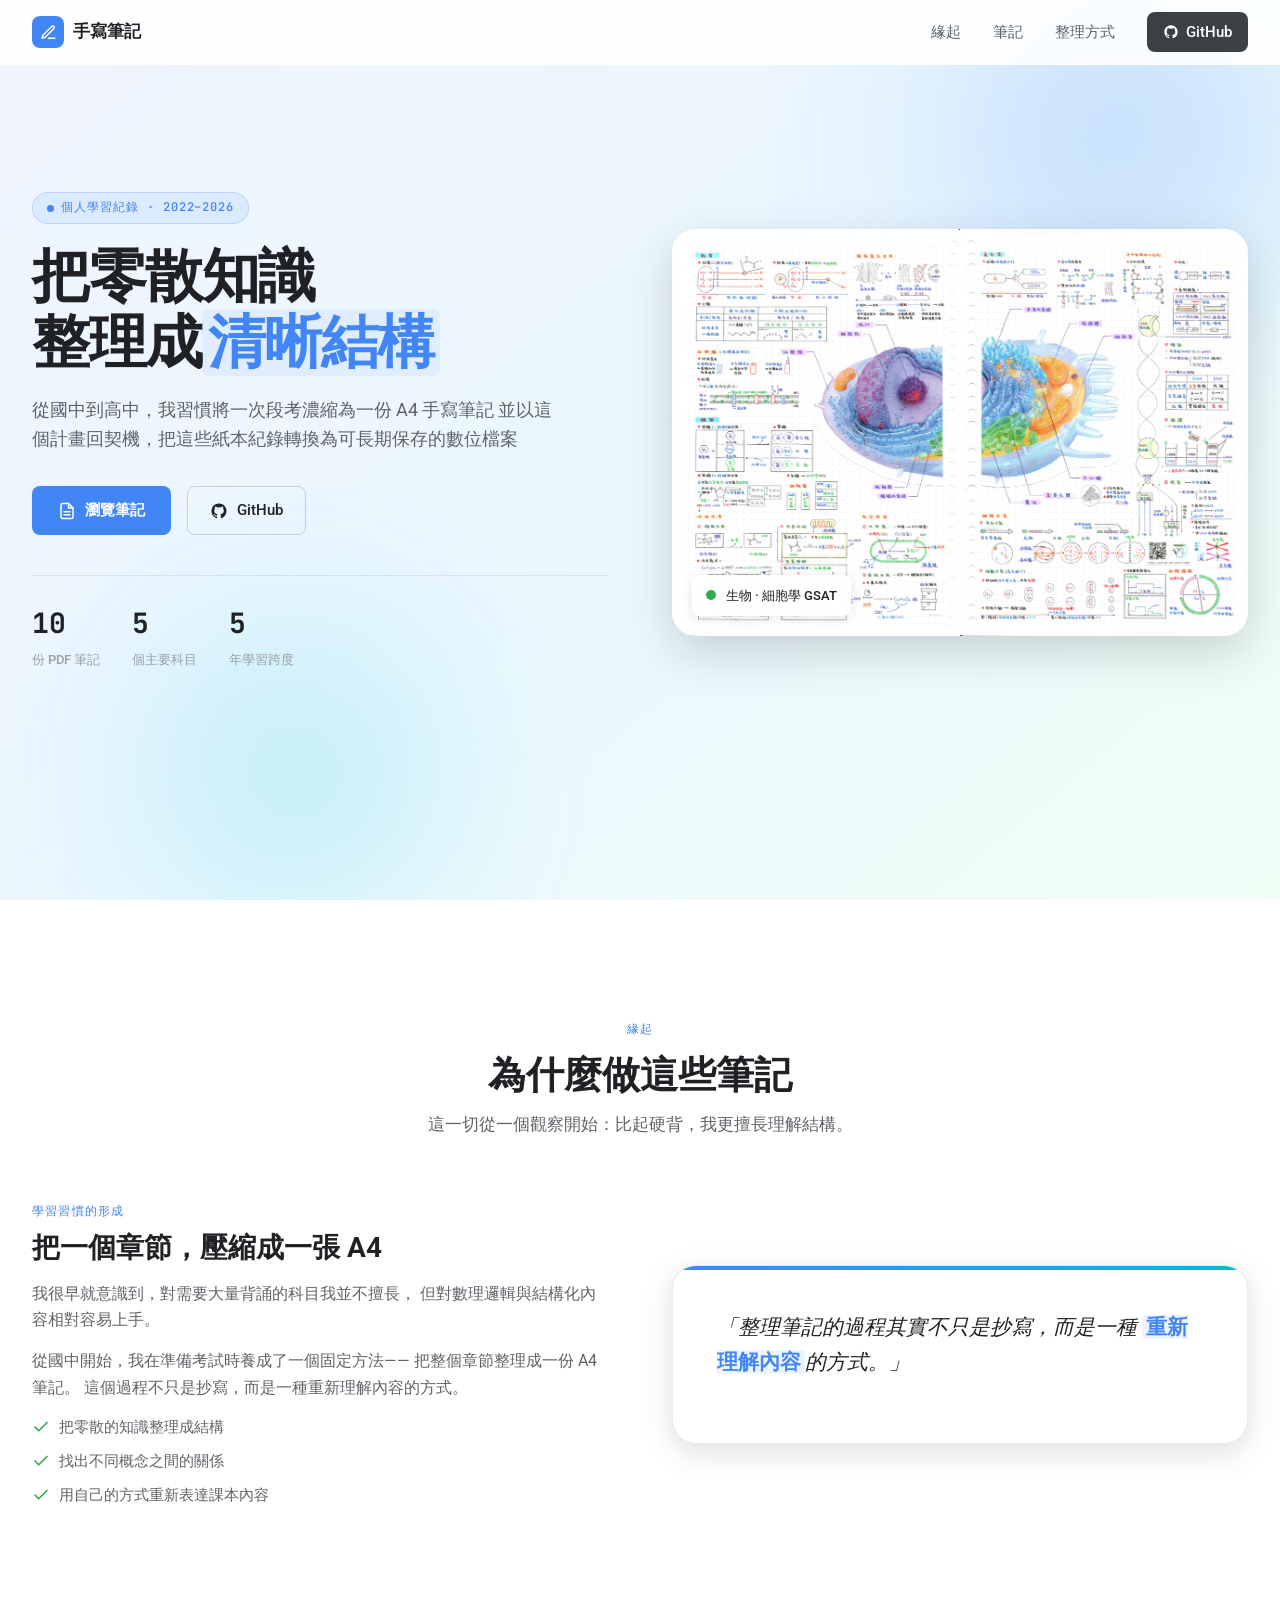
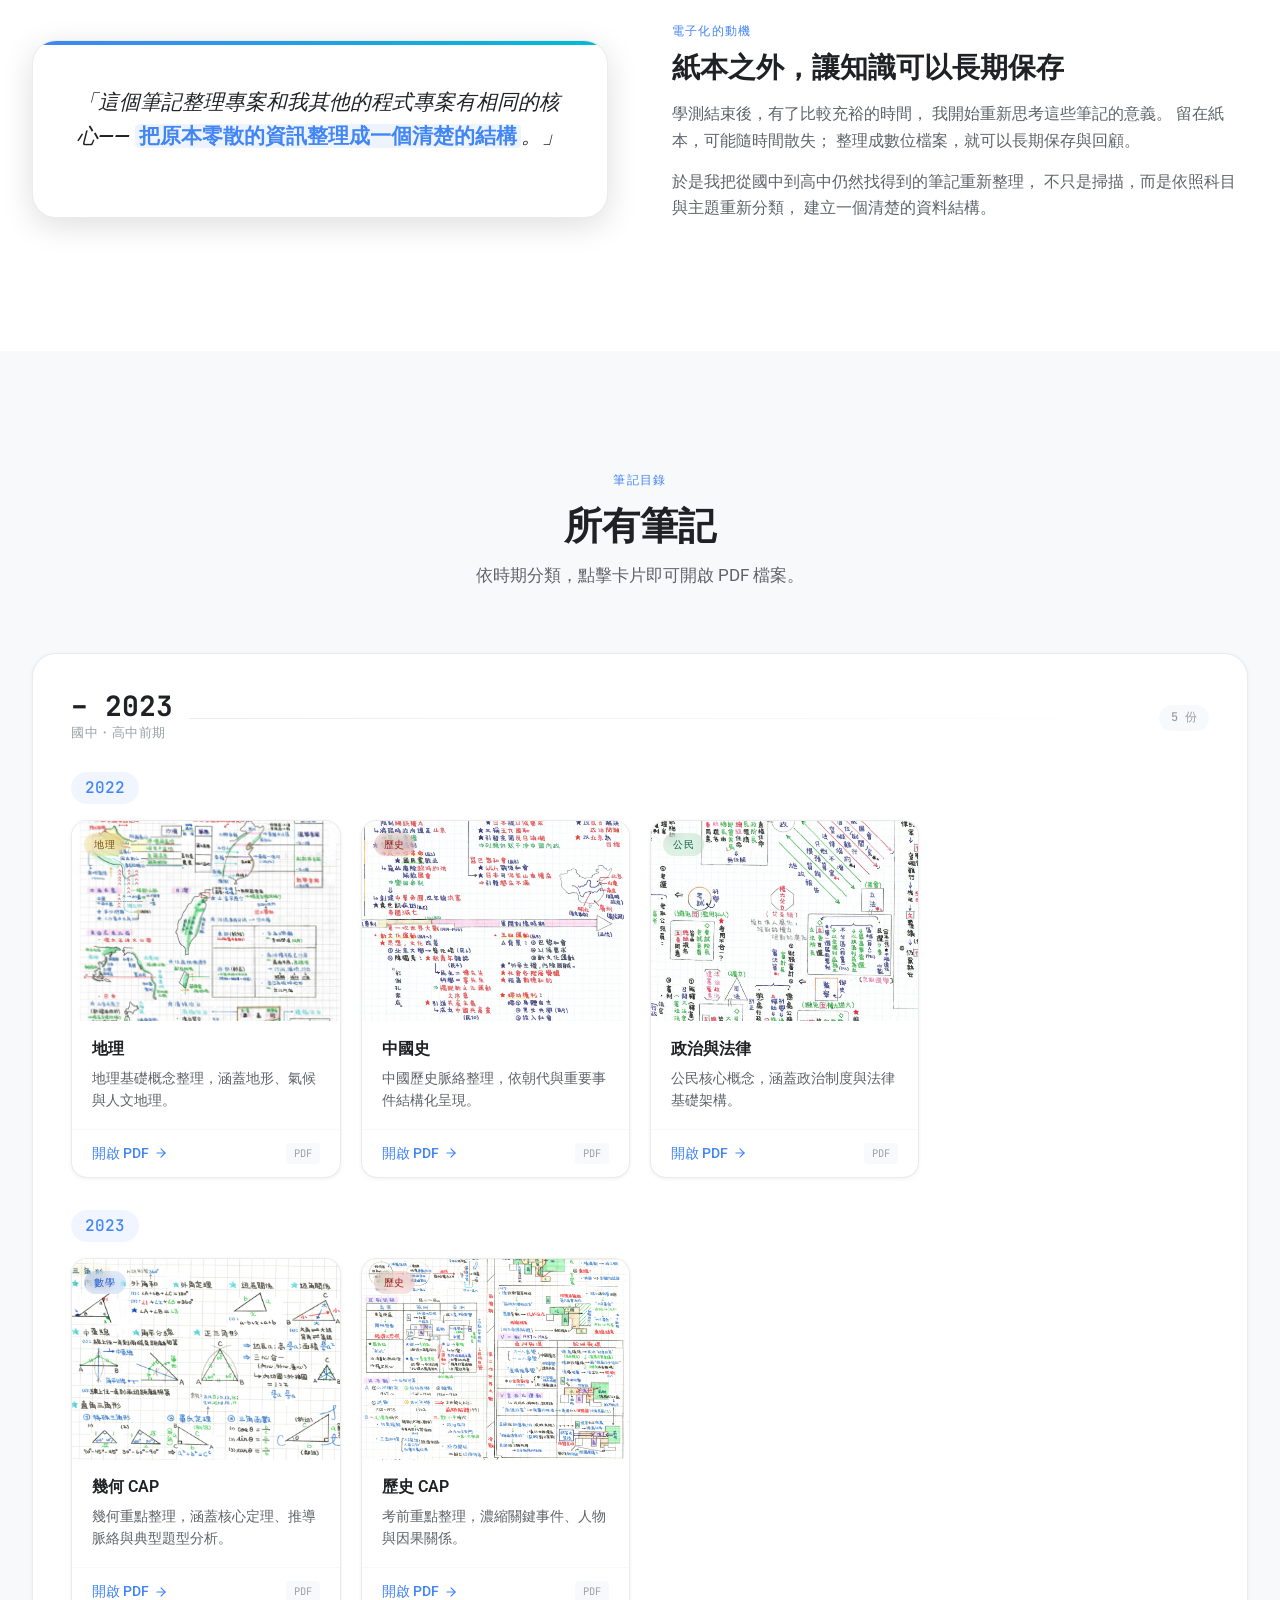
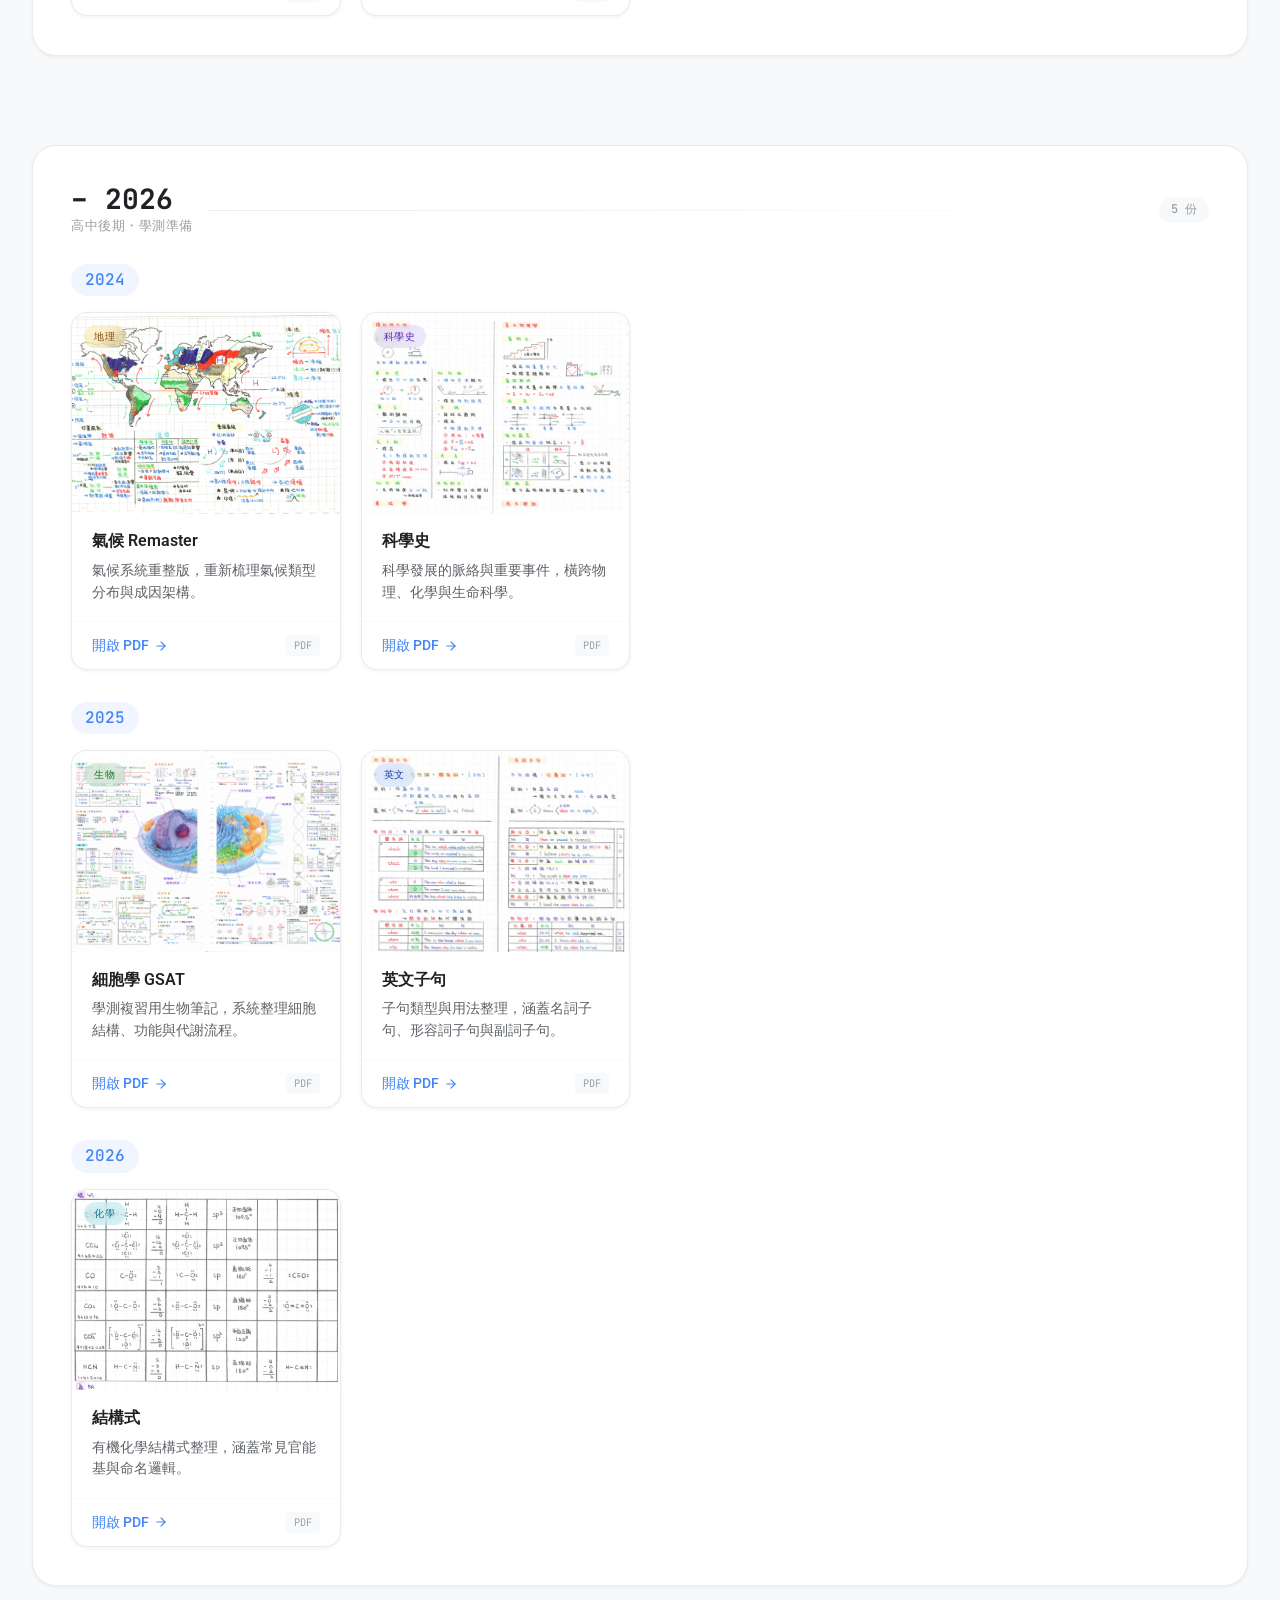
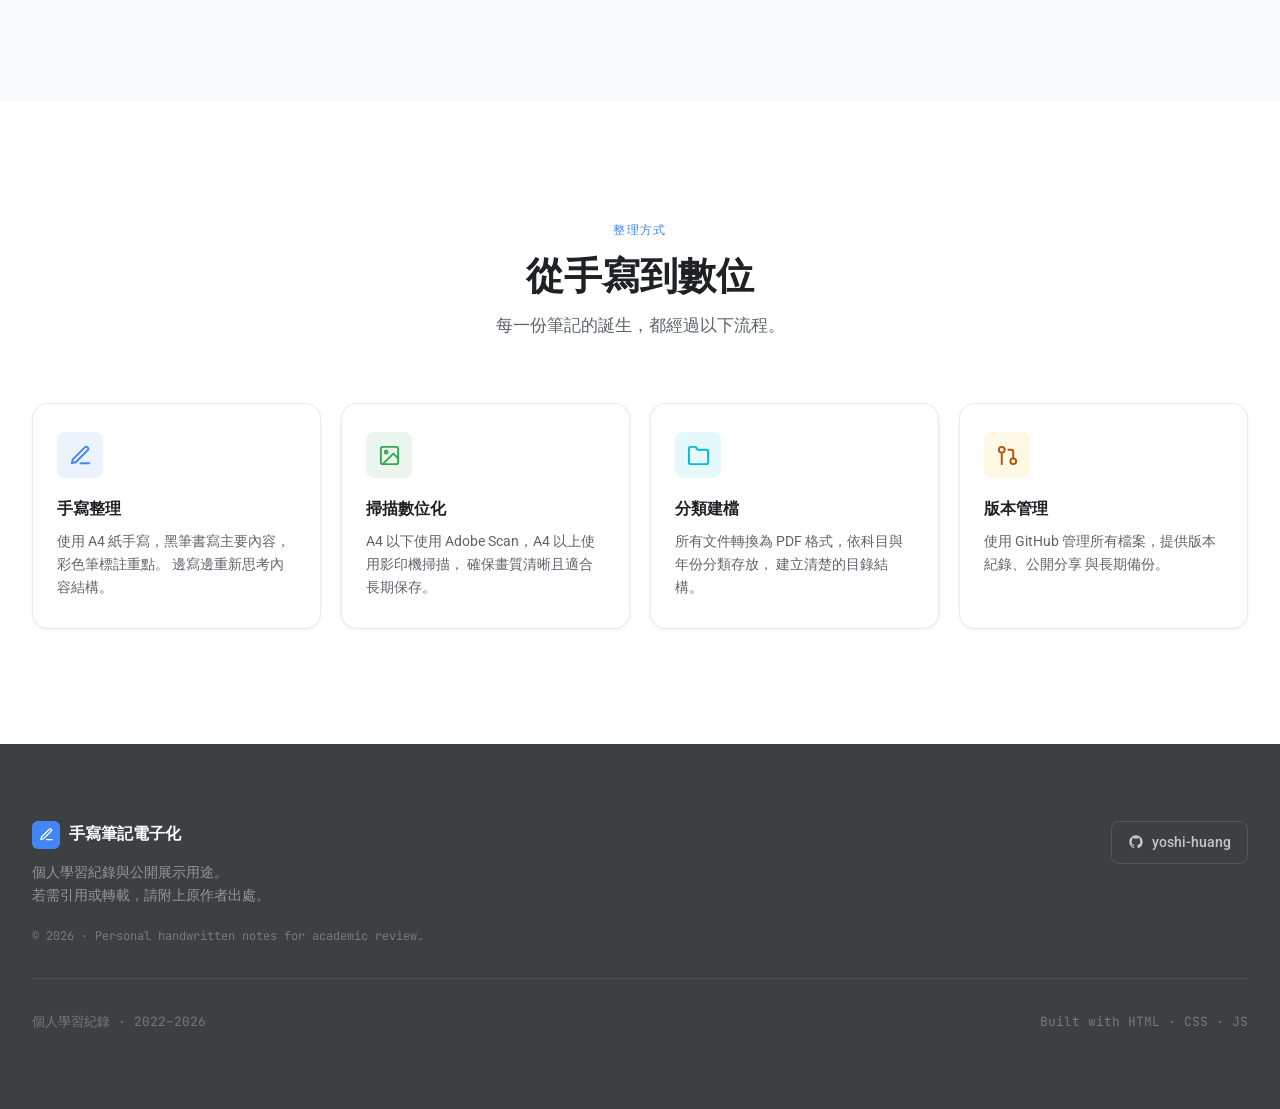
==== commit 215b5c8a: "Notes: Handwritten-Notes lagacy" ====
--- a/Notes/lagacy/index.html
+++ b/Notes/lagacy/index.html
@@ -7,7 +7,7 @@
         content="從國中到高中的手寫筆記電子化計畫。收錄數學、自然科學、社會科學、英文文法等科目的 A4 手寫筆記。" />
   <meta name="theme-color" content="#4285F4" />
   <meta property="og:title"       content="手寫筆記電子化" />
-  <meta property="og:description" content="從國中到高中的手寫筆記電子化計畫。" />
+  <meta property="og:description" content="國高中的手寫筆記電子化計畫。" />
   <meta property="og:type"        content="website" />
   <meta property="og:image"       content="assets/pics/2025_Cell_GSAT.jpg" />
   <title>手寫筆記電子化</title>
@@ -81,8 +81,8 @@
       </h1>
 
       <p class="hero__desc reveal">
-        從國中到高中，我將每個章節濃縮為一份 A4 手寫筆記。
-        這個計畫把這些紙本紀錄轉換為可長期保存的數位檔案。
+        從國中到高中，我習慣將一次段考濃縮為一份 A4 手寫筆記
+        並以這個計畫回契機，把這些紙本紀錄轉換為可長期保存的數位檔案
       </p>
 
       <div class="hero__actions reveal">
